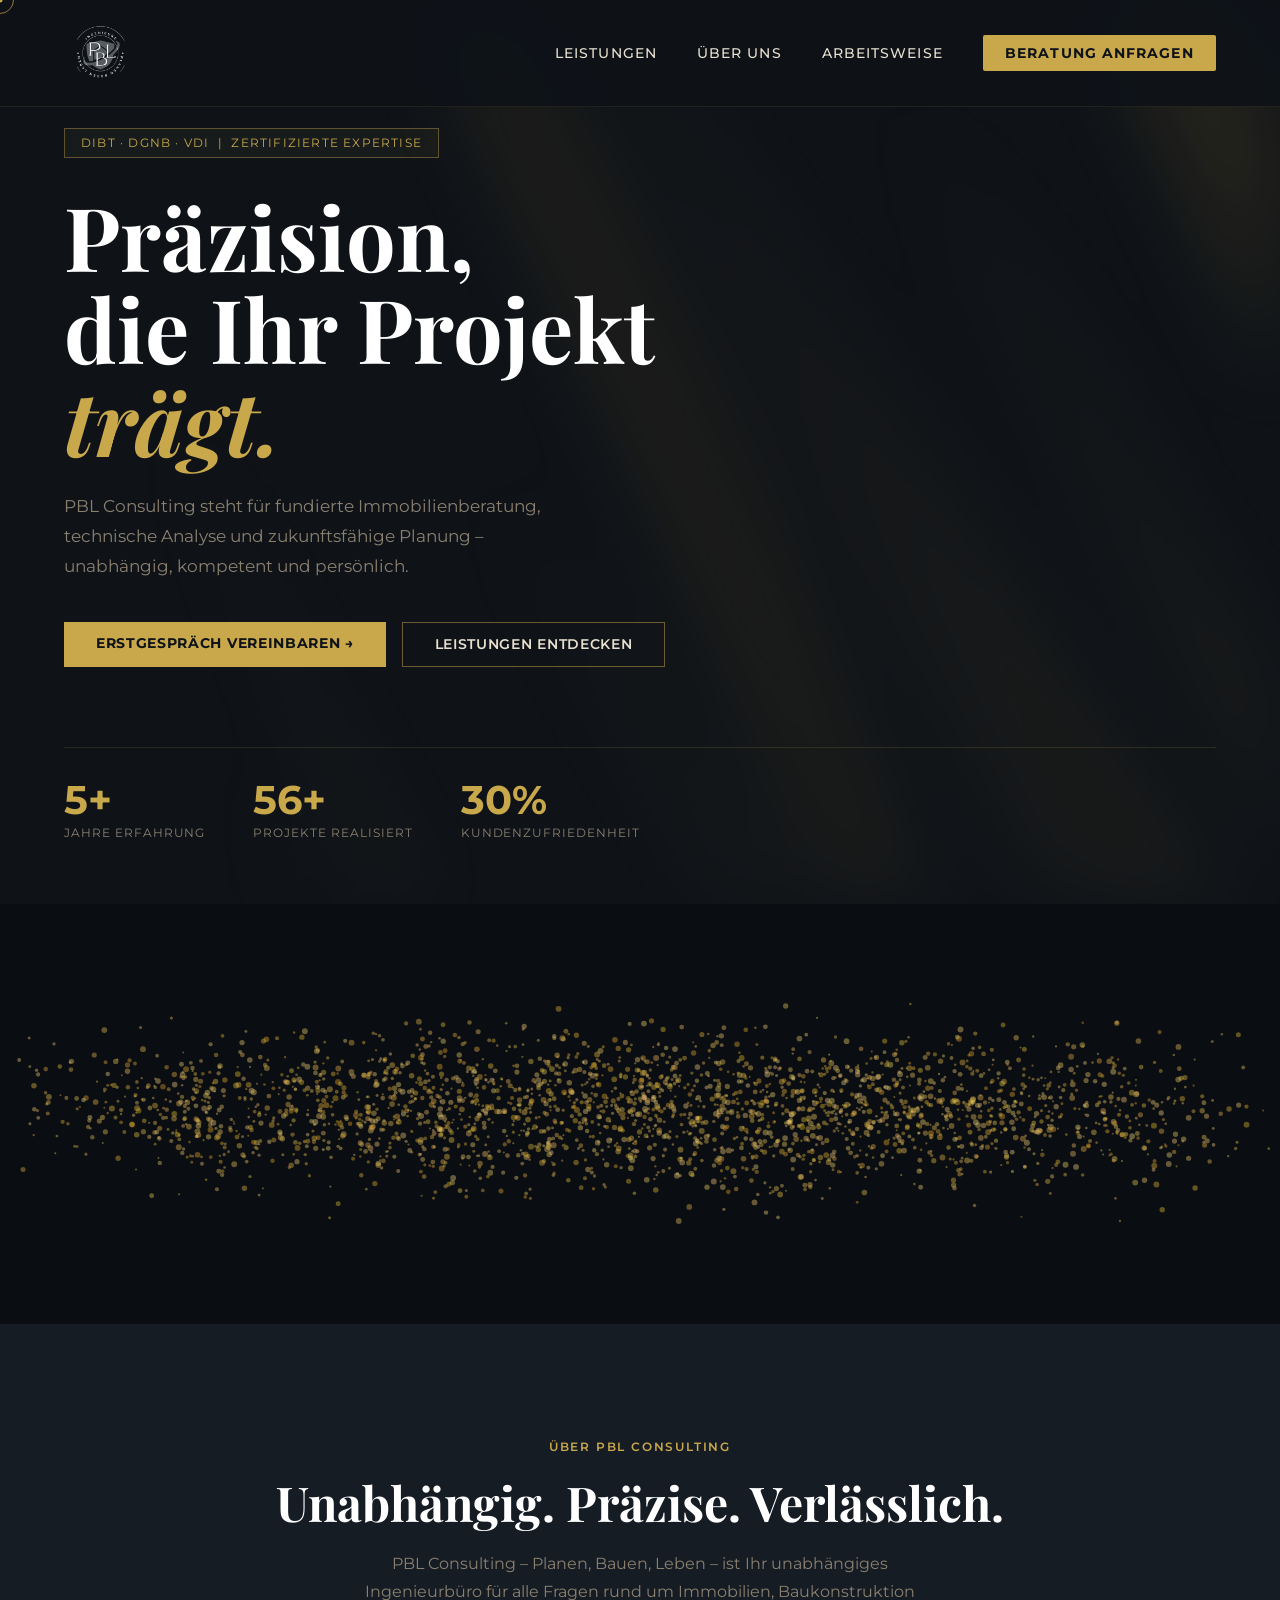
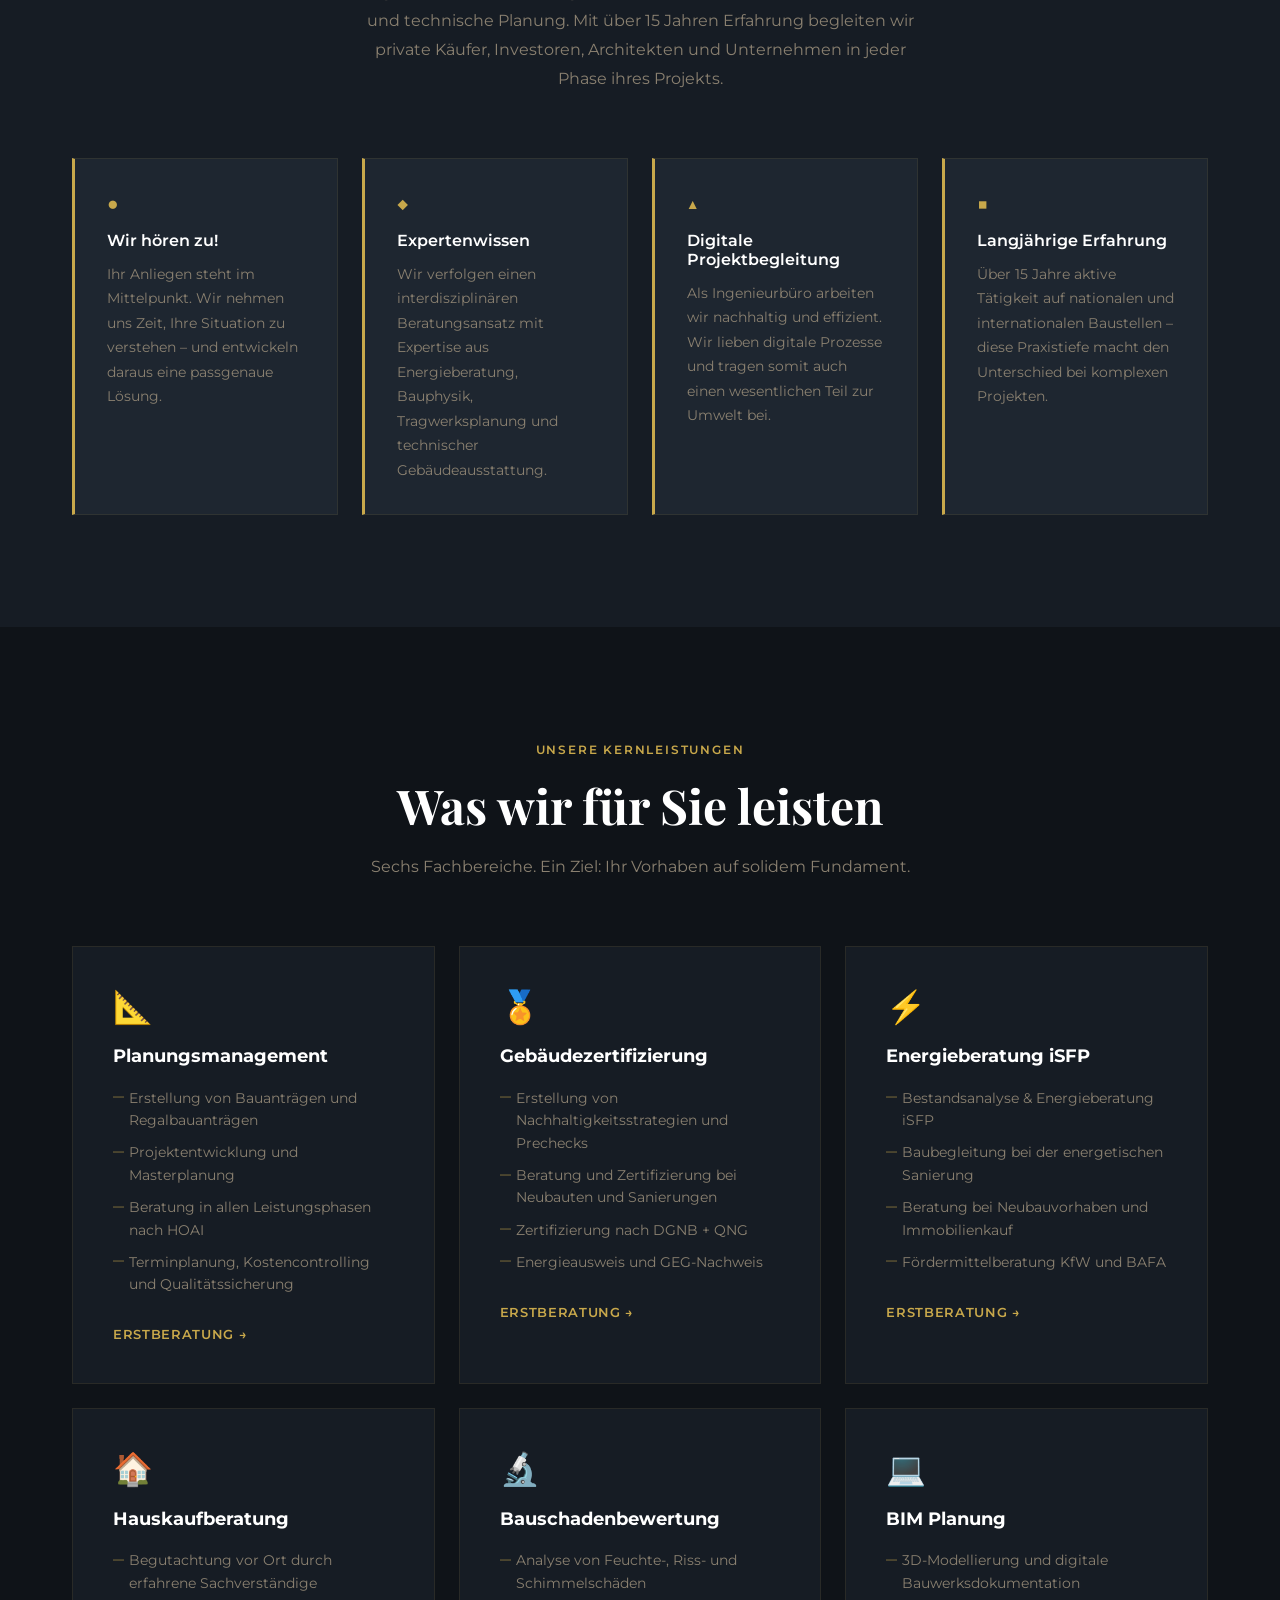
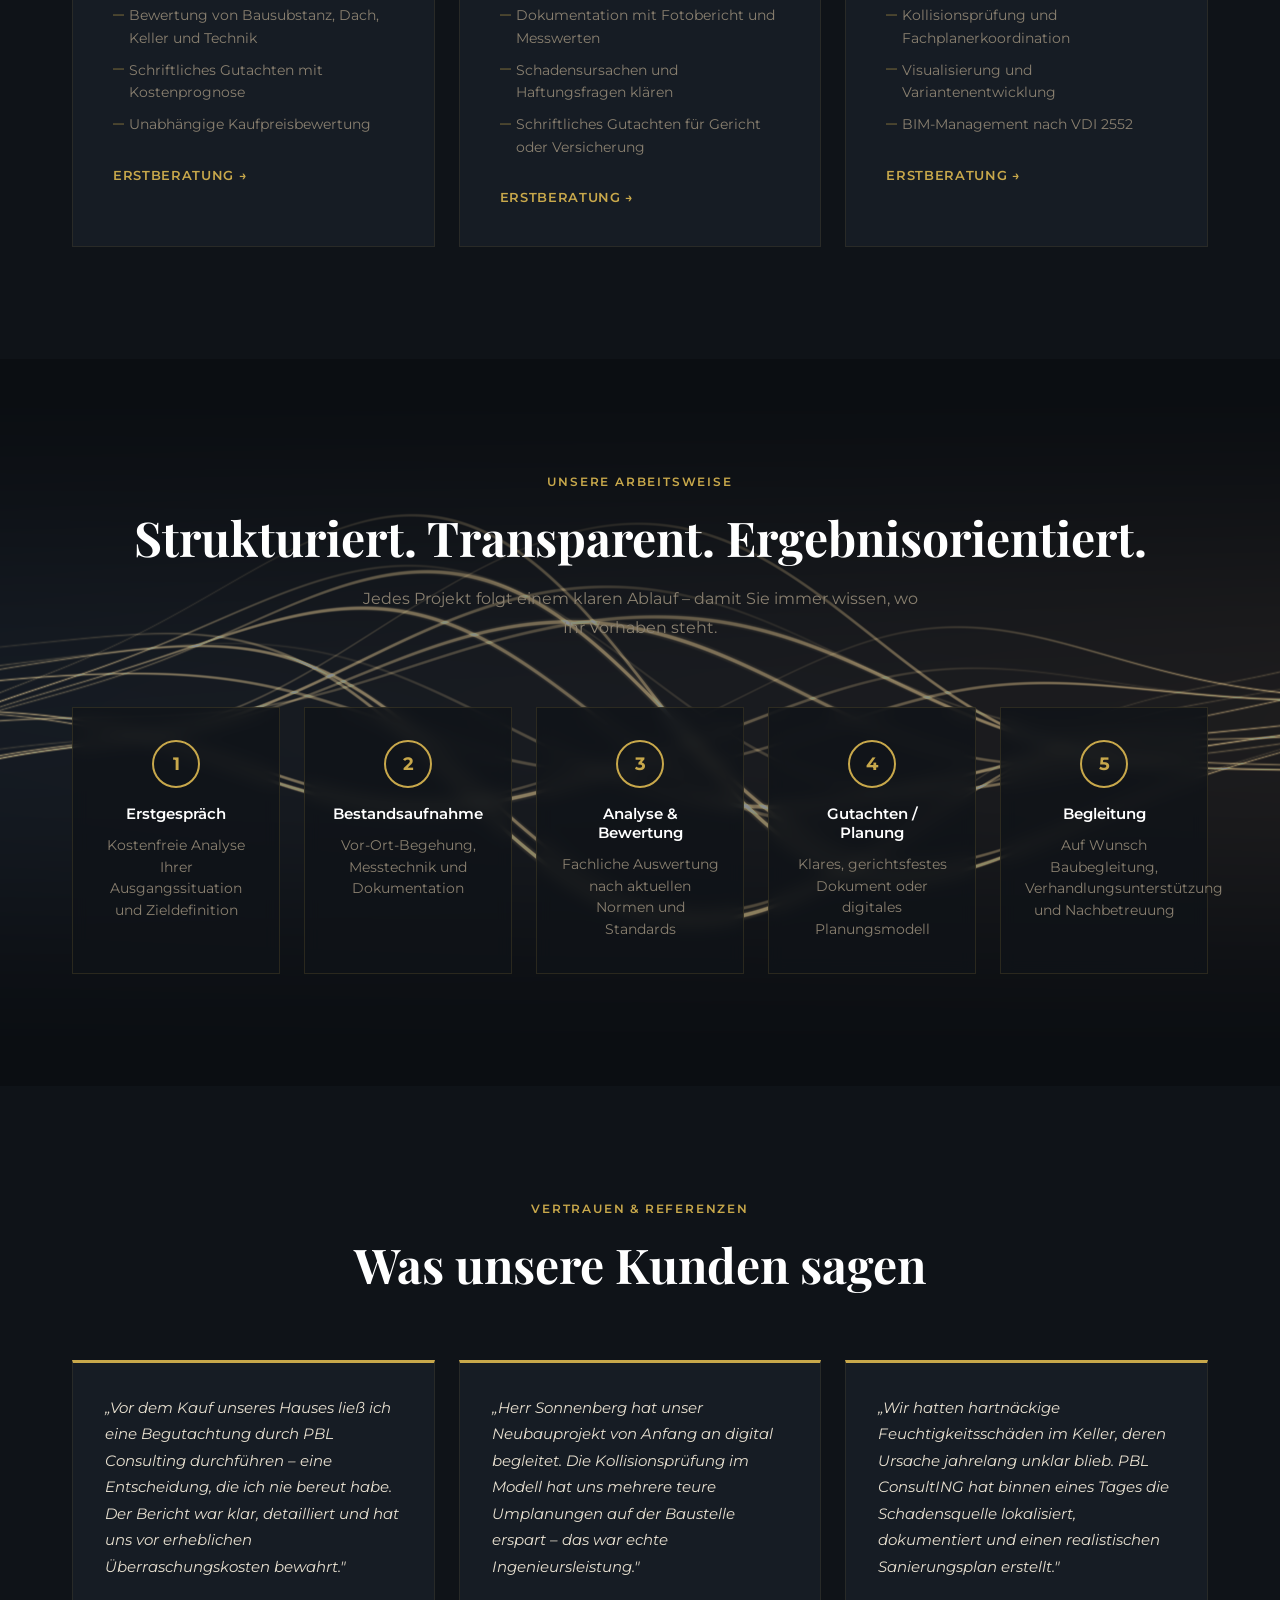
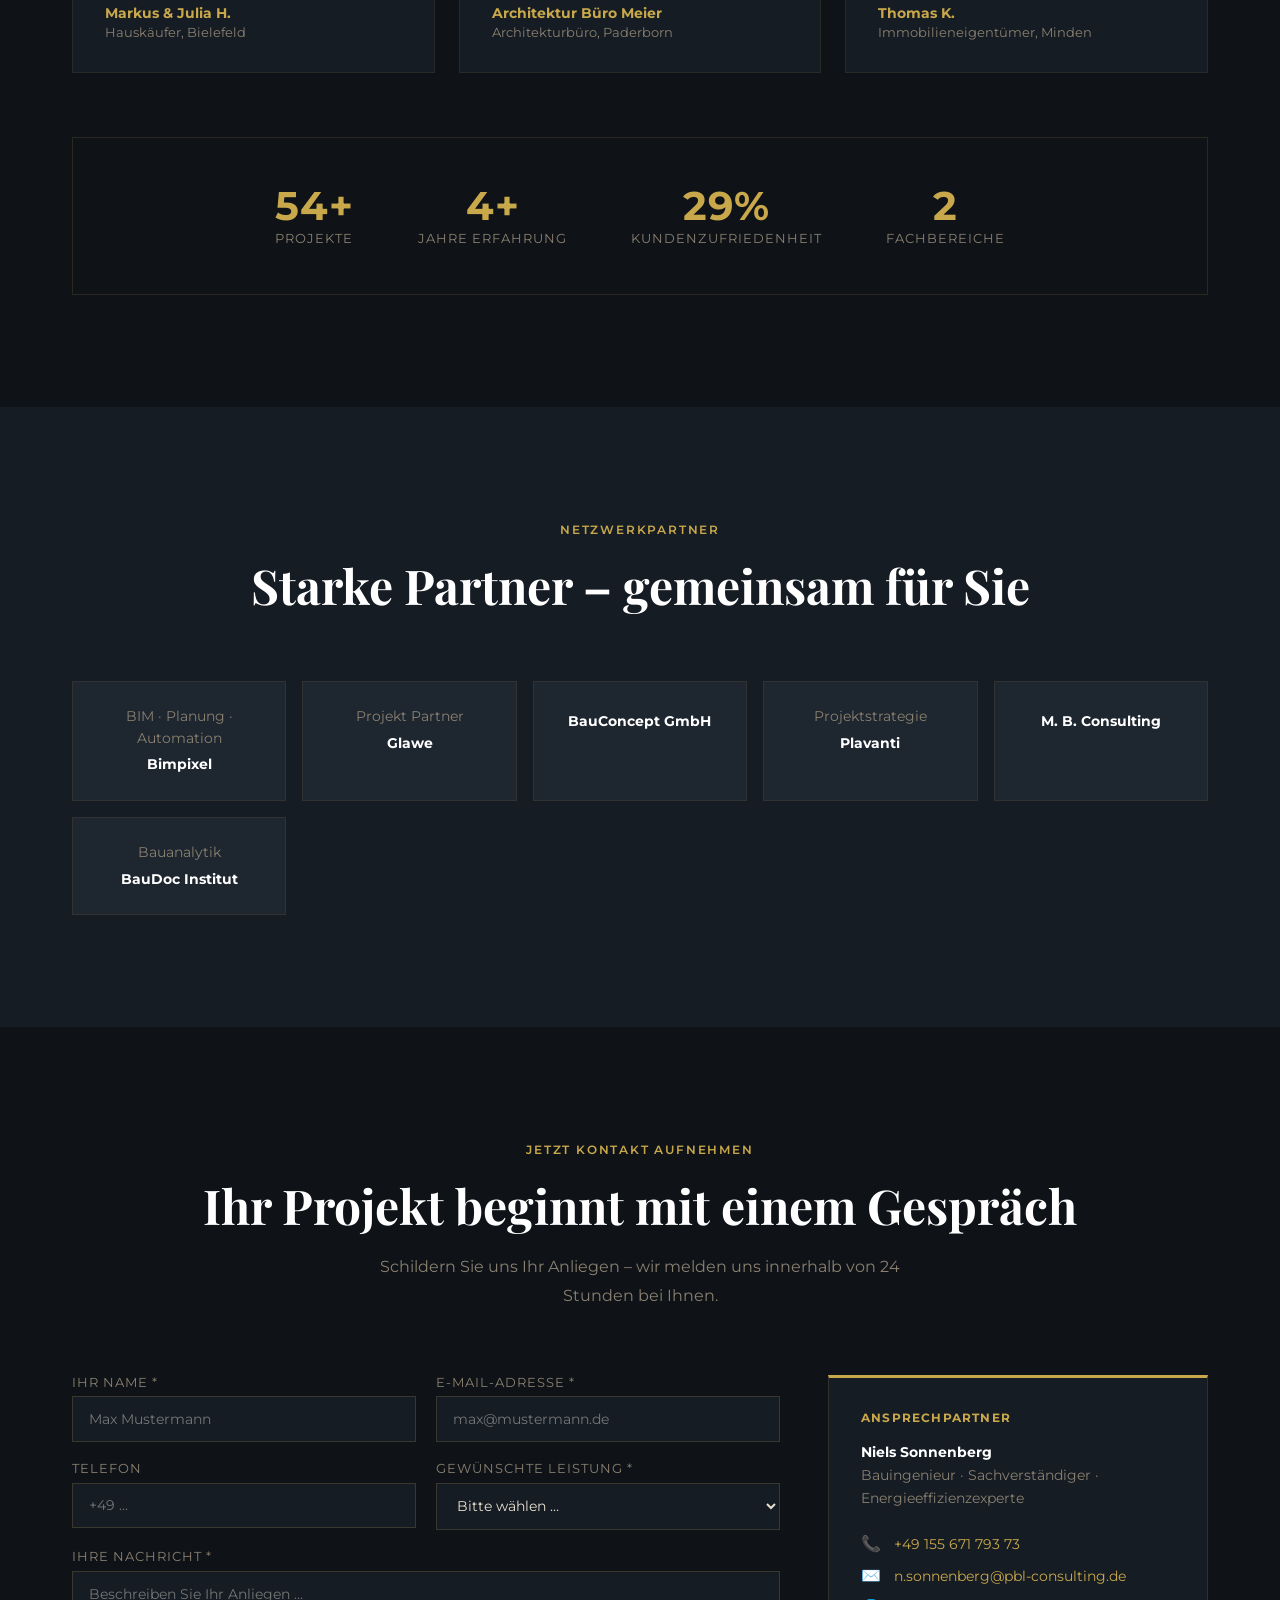
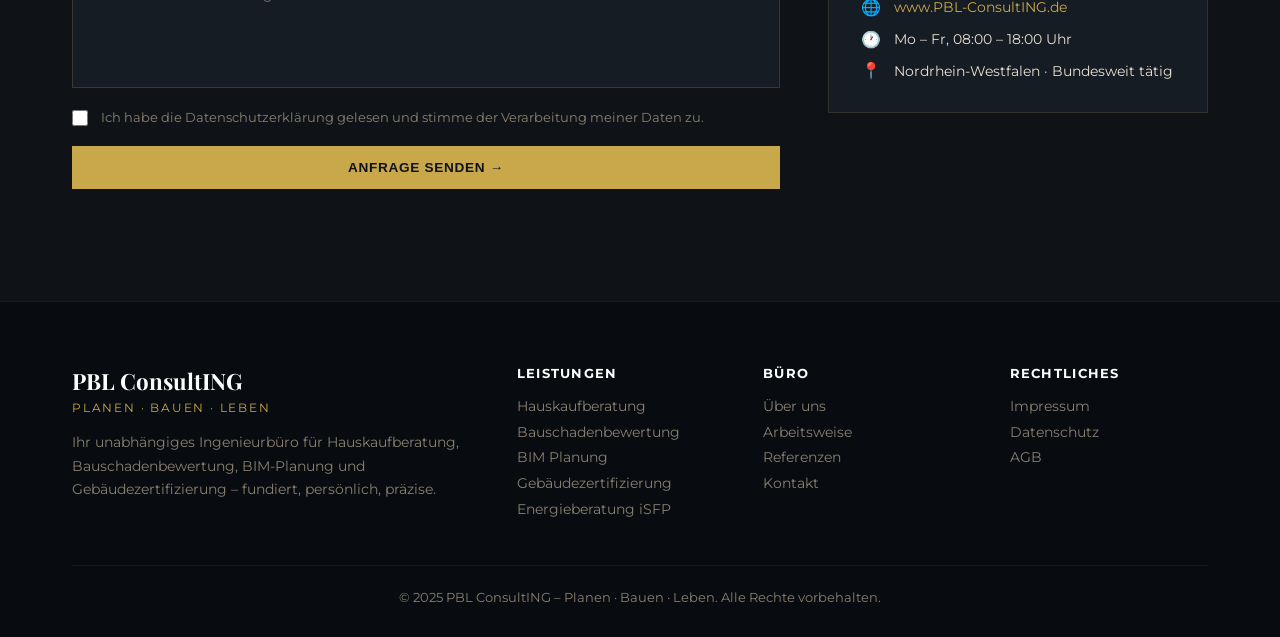
==== index.html @ 24511b60 "Add files via upload" ====
<!DOCTYPE html>
<html lang="de">
<head>
  <meta charset="UTF-8">
  <meta name="viewport" content="width=device-width, initial-scale=1.0">
  <title>PBL ConsultING – Hauskaufberatung, Bauschadenbewertung, BIM & Gebäudezertifizierung</title>
  <meta name="description" content="PBL ConsultING – Ihr unabhängiges Ingenieurbüro für Hauskaufberatung, Bauschadenbewertung, BIM-Planung und Gebäudezertifizierung in NRW und bundesweit.">
  <link rel="stylesheet" href="style.css">
  <link rel="preconnect" href="https://fonts.googleapis.com">
  <link rel="preconnect" href="https://fonts.gstatic.com" crossorigin>
  <link href="https://fonts.googleapis.com/css2?family=Montserrat:wght@400;500;600;700&family=Playfair+Display:ital,wght@0,700;1,700&display=swap" rel="stylesheet">
</head>
<body>

  <!-- CURSOR -->
  <div id="cursorGlow"></div>
  <div id="cursorDot"></div>

  <!-- NAV -->
  <nav id="nav">
    <a href="#" class="nav-logo">
      <img src="Bilder/PBL auf schwarz.png" alt="PBL ConsultING Logo" id="navLogo">
    </a>
    <div class="nav-links">
      <a href="#leistungen">Leistungen</a>
      <a href="#ueber-uns">Über uns</a>
      <a href="#prozess">Arbeitsweise</a>
      <a href="#kontakt" class="nav-cta">Beratung anfragen</a>
    </div>
    <button class="nav-burger" onclick="toggleMenu()" aria-label="Menü">
      <span></span><span></span><span></span>
    </button>
  </nav>

  <!-- MOBILE MENU -->
  <div id="mobileMenu">
    <button class="close-btn" onclick="toggleMenu()">✕</button>
    <a href="#leistungen" onclick="toggleMenu()">Leistungen</a>
    <a href="#ueber-uns" onclick="toggleMenu()">Über uns</a>
    <a href="#prozess" onclick="toggleMenu()">Arbeitsweise</a>
    <a href="#kontakt" onclick="toggleMenu()">Beratung anfragen</a>
  </div>

  <!-- HERO -->
  <section id="hero">
    <canvas id="heroCanvas"></canvas>
    <div class="hero-content reveal">
      <span class="hero-badge">DIBt · DGNB · VDI &nbsp;|&nbsp; Zertifizierte Expertise</span>
      <h1>Präzision,<br>die Ihr Projekt<br><em>trägt.</em></h1>
      <p>PBL Consulting steht für fundierte Immobilienberatung, technische Analyse und zukunftsfähige Planung – unabhängig, kompetent und persönlich.</p>
      <div class="hero-btns">
        <a href="#kontakt" class="btn-primary">Erstgespräch vereinbaren →</a>
        <a href="#leistungen" class="btn-outline">Leistungen entdecken</a>
      </div>
    </div>
    <div class="hero-stats reveal">
      <div class="stat"><span class="stat-num">15+</span><span class="stat-label">Jahre Erfahrung</span></div>
      <div class="stat"><span class="stat-num">180+</span><span class="stat-label">Projekte realisiert</span></div>
      <div class="stat"><span class="stat-num">98%</span><span class="stat-label">Kundenzufriedenheit</span></div>
    </div>
  </section>

  <!-- PARTIKEL-TEXT -->
  <section id="partikel-section">
    <canvas id="partikelCanvas"></canvas>
  </section>

  <!-- ÜBER UNS -->
  <section id="ueber-uns">
    <div class="container">
      <div class="section-header reveal">
        <span class="section-tag">Über PBL Consulting</span>
        <h2>Unabhängig. Präzise. Verlässlich.</h2>
        <p>PBL Consulting – Planen, Bauen, Leben – ist Ihr unabhängiges Ingenieurbüro für alle Fragen rund um Immobilien, Baukonstruktion und technische Planung. Mit über 15 Jahren Erfahrung begleiten wir private Käufer, Investoren, Architekten und Unternehmen in jeder Phase ihres Projekts.</p>
      </div>
      <div class="about-grid">
        <div class="about-card reveal"><div class="about-icon">●</div><h3>Wir hören zu!</h3><p>Ihr Anliegen steht im Mittelpunkt. Wir nehmen uns Zeit, Ihre Situation zu verstehen – und entwickeln daraus eine passgenaue Lösung.</p></div>
        <div class="about-card reveal"><div class="about-icon">◆</div><h3>Expertenwissen</h3><p>Wir verfolgen einen interdisziplinären Beratungsansatz mit Expertise aus Energieberatung, Bauphysik, Tragwerksplanung und technischer Gebäudeausstattung.</p></div>
        <div class="about-card reveal"><div class="about-icon">▲</div><h3>Digitale Projektbegleitung</h3><p>Als Ingenieurbüro arbeiten wir nachhaltig und effizient. Wir lieben digitale Prozesse und tragen somit auch einen wesentlichen Teil zur Umwelt bei.</p></div>
        <div class="about-card reveal"><div class="about-icon">■</div><h3>Langjährige Erfahrung</h3><p>Über 15 Jahre aktive Tätigkeit auf nationalen und internationalen Baustellen – diese Praxistiefe macht den Unterschied bei komplexen Projekten.</p></div>
      </div>
    </div>
  </section>

  <!-- LEISTUNGEN -->
  <section id="leistungen">
    <div class="container">
      <div class="section-header reveal">
        <span class="section-tag">Unsere Kernleistungen</span>
        <h2>Was wir für Sie leisten</h2>
        <p>Sechs Fachbereiche. Ein Ziel: Ihr Vorhaben auf solidem Fundament.</p>
      </div>
      <div class="leistungen-grid">
        <div class="leistung-card reveal" id="card-planungsmanagement">
          <div class="card-icon">📐</div>
          <h3>Planungsmanagement</h3>
          <ul>
            <li>Erstellung von Bauanträgen und Regalbauanträgen</li>
            <li>Projektentwicklung und Masterplanung</li>
            <li>Beratung in allen Leistungsphasen nach HOAI</li>
            <li>Terminplanung, Kostencontrolling und Qualitätssicherung</li>
          </ul>
          <a href="#kontakt" class="card-link">Erstberatung →</a>
        </div>
        <div class="leistung-card reveal" id="card-gebaeudezertefizierung">
          <div class="card-icon">🏅</div>
          <h3>Gebäudezertifizierung</h3>
          <ul>
            <li>Erstellung von Nachhaltigkeitsstrategien und Prechecks</li>
            <li>Beratung und Zertifizierung bei Neubauten und Sanierungen</li>
            <li>Zertifizierung nach DGNB + QNG</li>
            <li>Energieausweis und GEG-Nachweis</li>
          </ul>
          <a href="#kontakt" class="card-link">Erstberatung →</a>
        </div>
        <div class="leistung-card reveal" id="card-energieberatung">
          <div class="card-icon">⚡</div>
          <h3>Energieberatung iSFP</h3>
          <ul>
            <li>Bestandsanalyse & Energieberatung iSFP</li>
            <li>Baubegleitung bei der energetischen Sanierung</li>
            <li>Beratung bei Neubauvorhaben und Immobilienkauf</li>
            <li>Fördermittelberatung KfW und BAFA</li>
          </ul>
          <a href="#kontakt" class="card-link">Erstberatung →</a>
        </div>
        <div class="leistung-card reveal" id="card-hauskaufberatung">
          <div class="card-icon">🏠</div>
          <h3>Hauskaufberatung</h3>
          <ul>
            <li>Begutachtung vor Ort durch erfahrene Sachverständige</li>
            <li>Bewertung von Bausubstanz, Dach, Keller und Technik</li>
            <li>Schriftliches Gutachten mit Kostenprognose</li>
            <li>Unabhängige Kaufpreisbewertung</li>
          </ul>
          <a href="#kontakt" class="card-link">Erstberatung →</a>
        </div>
        <div class="leistung-card reveal" id="card-bauschadenbewertung">
          <div class="card-icon">🔬</div>
          <h3>Bauschadenbewertung</h3>
          <ul>
            <li>Analyse von Feuchte-, Riss- und Schimmelschäden</li>
            <li>Dokumentation mit Fotobericht und Messwerten</li>
            <li>Schadensursachen und Haftungsfragen klären</li>
            <li>Schriftliches Gutachten für Gericht oder Versicherung</li>
          </ul>
          <a href="#kontakt" class="card-link">Erstberatung →</a>
        </div>
        <div class="leistung-card reveal" id="card-bim">
          <div class="card-icon">💻</div>
          <h3>BIM Planung</h3>
          <ul>
            <li>3D-Modellierung und digitale Bauwerksdokumentation</li>
            <li>Kollisionsprüfung und Fachplanerkoordination</li>
            <li>Visualisierung und Variantenentwicklung</li>
            <li>BIM-Management nach VDI 2552</li>
          </ul>
          <a href="#kontakt" class="card-link">Erstberatung →</a>
        </div>
      </div>
    </div>
  </section>

  <!-- PROZESS -->
  <section id="prozess">
    <canvas id="shaderCanvas"></canvas>
    <div class="container" style="position:relative;z-index:1;">
      <div class="section-header reveal">
        <span class="section-tag">Unsere Arbeitsweise</span>
        <h2>Strukturiert. Transparent. Ergebnisorientiert.</h2>
        <p>Jedes Projekt folgt einem klaren Ablauf – damit Sie immer wissen, wo Ihr Vorhaben steht.</p>
      </div>
      <div class="prozess-steps">
        <div class="prozess-step reveal"><div class="step-num">1</div><h3>Erstgespräch</h3><p>Kostenfreie Analyse Ihrer Ausgangssituation und Zieldefinition</p></div>
        <div class="prozess-step reveal"><div class="step-num">2</div><h3>Bestandsaufnahme</h3><p>Vor-Ort-Begehung, Messtechnik und Dokumentation</p></div>
        <div class="prozess-step reveal"><div class="step-num">3</div><h3>Analyse & Bewertung</h3><p>Fachliche Auswertung nach aktuellen Normen und Standards</p></div>
        <div class="prozess-step reveal"><div class="step-num">4</div><h3>Gutachten / Planung</h3><p>Klares, gerichtsfestes Dokument oder digitales Planungsmodell</p></div>
        <div class="prozess-step reveal"><div class="step-num">5</div><h3>Begleitung</h3><p>Auf Wunsch Baubegleitung, Verhandlungsunterstützung und Nachbetreuung</p></div>
      </div>
    </div>
  </section>

  <!-- REFERENZEN -->
  <section id="referenzen">
    <div class="container">
      <div class="section-header reveal">
        <span class="section-tag">Vertrauen & Referenzen</span>
        <h2>Was unsere Kunden sagen</h2>
      </div>
      <div class="testimonials-grid">
        <div class="testimonial-card reveal">
          <p class="quote">„Vor dem Kauf unseres Hauses ließ ich eine Begutachtung durch PBL Consulting durchführen – eine Entscheidung, die ich nie bereut habe. Der Bericht war klar, detailliert und hat uns vor erheblichen Überraschungskosten bewahrt."</p>
          <div class="testimonial-author"><strong>Markus & Julia H.</strong><span>Hauskäufer, Bielefeld</span></div>
        </div>
        <div class="testimonial-card reveal">
          <p class="quote">„Herr Sonnenberg hat unser Neubauprojekt von Anfang an digital begleitet. Die Kollisionsprüfung im Modell hat uns mehrere teure Umplanungen auf der Baustelle erspart – das war echte Ingenieursleistung."</p>
          <div class="testimonial-author"><strong>Architektur Büro Meier</strong><span>Architekturbüro, Paderborn</span></div>
        </div>
        <div class="testimonial-card reveal">
          <p class="quote">„Wir hatten hartnäckige Feuchtigkeitsschäden im Keller, deren Ursache jahrelang unklar blieb. PBL ConsultING hat binnen eines Tages die Schadensquelle lokalisiert, dokumentiert und einen realistischen Sanierungsplan erstellt."</p>
          <div class="testimonial-author"><strong>Thomas K.</strong><span>Immobilieneigentümer, Minden</span></div>
        </div>
      </div>
      <div class="trust-stats reveal">
        <div class="trust-stat"><span>180+</span>Projekte</div>
        <div class="trust-stat"><span>15+</span>Jahre Erfahrung</div>
        <div class="trust-stat"><span>98%</span>Kundenzufriedenheit</div>
        <div class="trust-stat"><span>6</span>Fachbereiche</div>
      </div>
    </div>
  </section>

  <!-- PARTNER -->
  <section id="partner">
    <div class="container">
      <div class="section-header reveal">
        <span class="section-tag">Netzwerkpartner</span>
        <h2>Starke Partner – gemeinsam für Sie</h2>
      </div>
      <div class="partner-grid reveal">
        <div class="partner-card">BIM · Planung · Automation<br><strong>Bimpixel</strong></div>
        <div class="partner-card">Projekt Partner<br><strong>Glawe</strong></div>
        <div class="partner-card"><strong>BauConcept GmbH</strong></div>
        <div class="partner-card">Projektstrategie<br><strong>Plavanti</strong></div>
        <div class="partner-card"><strong>M. B. Consulting</strong></div>
        <div class="partner-card">Bauanalytik<br><strong>BauDoc Institut</strong></div>
      </div>
    </div>
  </section>

  <!-- KONTAKT -->
  <section id="kontakt">
    <div class="container">
      <div class="section-header reveal">
        <span class="section-tag">Jetzt Kontakt aufnehmen</span>
        <h2>Ihr Projekt beginnt mit einem Gespräch</h2>
        <p>Schildern Sie uns Ihr Anliegen – wir melden uns innerhalb von 24 Stunden bei Ihnen.</p>
      </div>
      <div class="kontakt-grid">
        <form class="kontakt-form reveal" onsubmit="handleSubmit(event)">
          <div class="form-row">
            <div class="form-group">
              <label>Ihr Name *</label>
              <input type="text" required placeholder="Max Mustermann">
            </div>
            <div class="form-group">
              <label>E-Mail-Adresse *</label>
              <input type="email" required placeholder="max@mustermann.de">
            </div>
          </div>
          <div class="form-row">
            <div class="form-group">
              <label>Telefon</label>
              <input type="tel" placeholder="+49 ...">
            </div>
            <div class="form-group">
              <label>Gewünschte Leistung *</label>
              <select required>
                <option value="">Bitte wählen …</option>
                <option>Hauskaufberatung</option>
                <option>Bauschadenbewertung</option>
                <option>BIM Planung</option>
                <option>Gebäudezertifizierung</option>
                <option>Energieberatung iSFP</option>
                <option>Planungsmanagement</option>
                <option>Allgemeine Anfrage</option>
              </select>
            </div>
          </div>
          <div class="form-group">
            <label>Ihre Nachricht *</label>
            <textarea rows="5" required placeholder="Beschreiben Sie Ihr Anliegen …"></textarea>
          </div>
          <div class="form-check">
            <input type="checkbox" id="dsgvo" required>
            <label for="dsgvo">Ich habe die Datenschutzerklärung gelesen und stimme der Verarbeitung meiner Daten zu.</label>
          </div>
          <button type="submit" class="btn-primary">Anfrage senden →</button>
          <div id="form-success" style="display:none;" class="form-success">✓ Vielen Dank! Wir melden uns schnellstmöglich bei Ihnen.</div>
        </form>
        <div class="kontakt-info reveal">
          <div class="info-card">
            <h3>Ansprechpartner</h3>
            <p><strong>Niels Sonnenberg</strong><br>Bauingenieur · Sachverständiger · Energieeffizienzexperte</p>
            <div class="info-items">
              <div class="info-item"><span>📞</span><a href="tel:+4915567179373">+49 155 671 793 73</a></div>
              <div class="info-item"><span>✉️</span><a href="mailto:n.sonnenberg@pbl-consulting.de">n.sonnenberg@pbl-consulting.de</a></div>
              <div class="info-item"><span>🌐</span><a href="https://www.PBL-ConsultING.de">www.PBL-ConsultING.de</a></div>
              <div class="info-item"><span>🕐</span><span>Mo – Fr, 08:00 – 18:00 Uhr</span></div>
              <div class="info-item"><span>📍</span><span>Nordrhein-Westfalen · Bundesweit tätig</span></div>
            </div>
          </div>
        </div>
      </div>
    </div>
  </section>

  <!-- FOOTER -->
  <footer>
    <div class="container">
      <div class="footer-grid">
        <div class="footer-brand">
          <p class="footer-logo-text">PBL ConsultING</p>
          <p class="footer-tagline">Planen · Bauen · Leben</p>
          <p>Ihr unabhängiges Ingenieurbüro für Hauskaufberatung, Bauschadenbewertung, BIM-Planung und Gebäudezertifizierung – fundiert, persönlich, präzise.</p>
        </div>
        <div class="footer-col">
          <h4>Leistungen</h4>
          <a href="#hauskaufberatung">Hauskaufberatung</a>
          <a href="#bauschadenbewertung">Bauschadenbewertung</a>
          <a href="#bim">BIM Planung</a>
          <a href="#gebaeudezertefizierung">Gebäudezertifizierung</a>
          <a href="#energieberatung">Energieberatung iSFP</a>
        </div>
        <div class="footer-col">
          <h4>Büro</h4>
          <a href="#ueber-uns">Über uns</a>
          <a href="#prozess">Arbeitsweise</a>
          <a href="#referenzen">Referenzen</a>
          <a href="#kontakt">Kontakt</a>
        </div>
        <div class="footer-col">
          <h4>Rechtliches</h4>
          <a href="#">Impressum</a>
          <a href="#">Datenschutz</a>
          <a href="#">AGB</a>
        </div>
      </div>
      <div class="footer-bottom">
        <p>© 2025 PBL ConsultING – Planen · Bauen · Leben. Alle Rechte vorbehalten.</p>
      </div>
    </div>
  </footer>

  <script src="animations.js"></script>
  <script src="main.js"></script>
</body>
</html>
---- style.css ----
/* ============================================
   PBL ConsultING – style.css
   ============================================ */

*, *::before, *::after { box-sizing: border-box; margin: 0; padding: 0; }

:root {
  --gold: #c8a84b;
  --gold-light: #e8c97a;
  --gold-dark: #a8882b;
  --dark: #0f1318;
  --dark-2: #161c24;
  --dark-3: #1e2630;
  --text: #e8e0d0;
  --text-muted: #8a8070;
  --white: #ffffff;
  --font: 'Montserrat', sans-serif;
  --serif: 'Playfair Display', serif;
}

html { scroll-behavior: smooth; }

body {
  font-family: var(--font);
  background: var(--dark);
  color: var(--text);
  overflow-x: hidden;
  cursor: none;
}

/* CURSOR */
#cursorGlow {
  position: fixed; width: 28px; height: 28px;
  border: 1.5px solid rgba(200,168,75,0.7);
  border-radius: 50%; pointer-events: none;
  transform: translate(-50%,-50%); z-index: 9999;
  transition: width .2s, height .2s, border-color .2s;
}
#cursorDot {
  position: fixed; width: 5px; height: 5px;
  background: var(--gold); border-radius: 50%;
  pointer-events: none; transform: translate(-50%,-50%);
  z-index: 10000;
}

/* NAV */
nav {
  position: fixed; top: 0; left: 0; right: 0; z-index: 100;
  display: flex; align-items: center; justify-content: space-between;
  padding: 1rem 4rem;
  background: rgba(15,19,24,0.92);
  backdrop-filter: blur(12px);
  border-bottom: 1px solid rgba(200,168,75,0.1);
  transition: padding .3s, background .3s;
}
nav.scrolled { padding: .6rem 4rem; background: rgba(15,19,24,0.98); }
.nav-logo img { height: 70px; width: auto; }
.nav-links { display: flex; align-items: center; gap: 2.5rem; }
.nav-links a {
  color: var(--text); text-decoration: none;
  font-size: .85rem; font-weight: 500; letter-spacing: .08em;
  text-transform: uppercase; transition: color .2s;
}
.nav-links a:hover { color: var(--gold); }
.nav-cta {
  background: var(--gold) !important; color: var(--dark) !important;
  padding: .6rem 1.4rem; border-radius: 2px;
  font-weight: 700 !important;
}
.nav-cta:hover { background: var(--gold-light) !important; color: var(--dark) !important; }
.nav-burger { display: none; flex-direction: column; gap: 5px; background: none; border: none; cursor: pointer; }
.nav-burger span { display: block; width: 24px; height: 2px; background: var(--text); }

/* MOBILE MENU */
#mobileMenu {
  position: fixed; inset: 0; background: var(--dark-2); z-index: 200;
  display: flex; flex-direction: column; align-items: center; justify-content: center;
  gap: 2rem; transform: translateX(100%); transition: transform .3s;
}
#mobileMenu.open { transform: translateX(0); }
#mobileMenu a { font-size: 1.5rem; color: var(--text); text-decoration: none; }
#mobileMenu a:hover { color: var(--gold); }
.close-btn { position: absolute; top: 2rem; right: 2rem; background: none; border: none; color: var(--text); font-size: 1.5rem; cursor: pointer; }

/* HERO */
#hero {
  position: relative; min-height: 100vh;
  display: flex; flex-direction: column; justify-content: center;
  padding: 8rem 4rem 4rem; overflow: hidden;
}
#heroCanvas {
  position: absolute; inset: 0; width: 100%; height: 100%;
  pointer-events: none; filter: blur(40px); z-index: 0;
}
.hero-content { position: relative; z-index: 1; max-width: 650px; }
.hero-badge {
  display: inline-block; padding: .4rem 1rem;
  border: 1px solid rgba(200,168,75,0.4);
  color: var(--gold); font-size: .75rem; letter-spacing: .1em;
  text-transform: uppercase; margin-bottom: 2rem;
  background: rgba(200,168,75,0.05);
}
.hero-content h1 {
  font-family: var(--serif); font-size: clamp(3rem, 7vw, 5.5rem);
  line-height: 1.05; font-weight: 700; color: var(--white);
  margin-bottom: 1.5rem;
}
.hero-content h1 em { color: var(--gold); font-style: italic; }
.hero-content p { font-size: 1.05rem; line-height: 1.8; color: var(--text-muted); margin-bottom: 2.5rem; max-width: 520px; }
.hero-btns { display: flex; gap: 1rem; flex-wrap: wrap; }
.hero-stats {
  position: relative; z-index: 1;
  display: flex; gap: 3rem; margin-top: 5rem;
  padding-top: 2rem; border-top: 1px solid rgba(200,168,75,0.15);
}
.stat { display: flex; flex-direction: column; }
.stat-num { font-size: 2.5rem; font-weight: 700; color: var(--gold); line-height: 1; }
.stat-label { font-size: .75rem; color: var(--text-muted); text-transform: uppercase; letter-spacing: .08em; margin-top: .3rem; }

/* PARTIKEL SECTION */
#partikel-section {
  height: 420px; position: relative;
  background: #0a0d11; overflow: hidden;
}
#partikelCanvas { position: absolute; inset: 0; width: 100%; height: 100%; }

/* BUTTONS */
.btn-primary {
  display: inline-block; padding: .85rem 2rem;
  background: var(--gold); color: var(--dark);
  font-weight: 700; font-size: .85rem; letter-spacing: .05em;
  text-transform: uppercase; text-decoration: none; border: none;
  cursor: pointer; transition: background .2s, transform .1s;
}
.btn-primary:hover { background: var(--gold-light); transform: translateY(-1px); }
.btn-outline {
  display: inline-block; padding: .85rem 2rem;
  border: 1px solid rgba(200,168,75,0.5); color: var(--text);
  font-weight: 600; font-size: .85rem; letter-spacing: .05em;
  text-transform: uppercase; text-decoration: none;
  transition: border-color .2s, color .2s;
}
.btn-outline:hover { border-color: var(--gold); color: var(--gold); }

/* CONTAINER */
.container { max-width: 1200px; margin: 0 auto; padding: 0 2rem; }

/* SECTIONS */
section { padding: 7rem 0; }

/* SECTION HEADER */
.section-header { text-align: center; margin-bottom: 4rem; }
.section-tag {
  display: inline-block; color: var(--gold); font-size: .75rem;
  letter-spacing: .15em; text-transform: uppercase;
  margin-bottom: 1rem; font-weight: 600;
}
.section-header h2 {
  font-family: var(--serif); font-size: clamp(2rem, 4vw, 3rem);
  color: var(--white); margin-bottom: 1rem; font-weight: 700;
}
.section-header p { font-size: 1rem; color: var(--text-muted); max-width: 580px; margin: 0 auto; line-height: 1.8; }

/* ÜBER UNS */
#ueber-uns { background: var(--dark-2); }
.about-grid { display: grid; grid-template-columns: repeat(auto-fit, minmax(240px,1fr)); gap: 1.5rem; }
.about-card {
  background: var(--dark-3); padding: 2rem;
  border: 1px solid rgba(200,168,75,0.1);
  border-left: 3px solid var(--gold);
  transition: transform .3s, border-color .3s;
}
.about-card:hover { transform: translateY(-4px); border-color: var(--gold); }
.about-icon { color: var(--gold); font-size: 1.2rem; margin-bottom: 1rem; }
.about-card h3 { color: var(--white); font-size: 1rem; font-weight: 600; margin-bottom: .75rem; }
.about-card p { color: var(--text-muted); font-size: .9rem; line-height: 1.7; }

/* LEISTUNGEN */
#leistungen { background: var(--dark); }
.leistungen-grid { display: grid; grid-template-columns: repeat(auto-fit, minmax(340px,1fr)); gap: 1.5rem; }
.leistung-card {
  background: var(--dark-2); padding: 2.5rem;
  border: 1px solid rgba(200,168,75,0.1);
  transition: transform .3s, border-color .3s, box-shadow .3s;
}
.leistung-card:hover {
  transform: translateY(-5px);
  border-color: rgba(200,168,75,0.4);
  box-shadow: 0 20px 40px rgba(0,0,0,0.3);
}
.card-icon { font-size: 2rem; margin-bottom: 1.2rem; }
.leistung-card h3 { color: var(--white); font-size: 1.1rem; font-weight: 700; margin-bottom: 1rem; }
.leistung-card ul { list-style: none; margin-bottom: 1.5rem; }
.leistung-card ul li {
  color: var(--text-muted); font-size: .88rem; line-height: 1.6;
  padding: .3rem 0; padding-left: 1rem; position: relative;
}
.leistung-card ul li::before { content: '—'; position: absolute; left: 0; color: var(--gold); font-size: .7rem; top: .4rem; }
.card-link { color: var(--gold); font-size: .82rem; font-weight: 600; text-decoration: none; letter-spacing: .05em; text-transform: uppercase; transition: letter-spacing .2s; }
.card-link:hover { letter-spacing: .1em; }

/* PROZESS */
#prozess { background: var(--dark-2); position: relative; overflow: hidden; }
#shaderCanvas { position: absolute; inset: 0; width: 100%; height: 100%; opacity: .5; z-index: 0; }
.prozess-steps { display: grid; grid-template-columns: repeat(auto-fit, minmax(180px,1fr)); gap: 1.5rem; }
.prozess-step {
  background: rgba(15,19,24,0.8); padding: 2rem 1.5rem;
  border: 1px solid rgba(200,168,75,0.15); text-align: center;
  backdrop-filter: blur(8px); transition: transform .3s;
}
.prozess-step:hover { transform: translateY(-4px); }
.step-num {
  width: 48px; height: 48px; border-radius: 50%;
  border: 2px solid var(--gold); color: var(--gold);
  font-size: 1.1rem; font-weight: 700;
  display: flex; align-items: center; justify-content: center;
  margin: 0 auto 1rem;
}
.prozess-step h3 { color: var(--white); font-size: .95rem; font-weight: 600; margin-bottom: .75rem; }
.prozess-step p { color: var(--text-muted); font-size: .85rem; line-height: 1.6; }

/* REFERENZEN */
#referenzen { background: var(--dark); }
.testimonials-grid { display: grid; grid-template-columns: repeat(auto-fit, minmax(300px,1fr)); gap: 1.5rem; margin-bottom: 4rem; }
.testimonial-card {
  background: var(--dark-2); padding: 2rem;
  border: 1px solid rgba(200,168,75,0.1);
  border-top: 3px solid var(--gold);
}
.quote { color: var(--text); font-size: .92rem; line-height: 1.8; margin-bottom: 1.5rem; font-style: italic; }
.testimonial-author { display: flex; flex-direction: column; gap: .2rem; }
.testimonial-author strong { color: var(--gold); font-size: .9rem; }
.testimonial-author span { color: var(--text-muted); font-size: .8rem; }
.trust-stats { display: flex; justify-content: center; gap: 4rem; flex-wrap: wrap; padding: 3rem; border: 1px solid rgba(200,168,75,0.15); }
.trust-stat { text-align: center; display: flex; flex-direction: column; gap: .3rem; }
.trust-stat span { font-size: 2.5rem; font-weight: 700; color: var(--gold); line-height: 1; }
.trust-stat { color: var(--text-muted); font-size: .8rem; text-transform: uppercase; letter-spacing: .08em; }

/* PARTNER */
#partner { background: var(--dark-2); }
.partner-grid { display: grid; grid-template-columns: repeat(auto-fit, minmax(180px,1fr)); gap: 1rem; }
.partner-card {
  background: var(--dark-3); padding: 1.5rem;
  border: 1px solid rgba(200,168,75,0.1);
  text-align: center; font-size: .85rem;
  color: var(--text-muted); line-height: 1.6;
  transition: border-color .2s, transform .2s;
}
.partner-card strong { display: block; color: var(--white); margin-top: .3rem; }
.partner-card:hover { border-color: rgba(200,168,75,0.4); transform: translateY(-3px); }

/* KONTAKT */
#kontakt { background: var(--dark); }
.kontakt-grid { display: grid; grid-template-columns: 1fr 380px; gap: 3rem; align-items: start; }
.kontakt-form { display: flex; flex-direction: column; gap: 1.2rem; }
.form-row { display: grid; grid-template-columns: 1fr 1fr; gap: 1.2rem; }
.form-group { display: flex; flex-direction: column; gap: .4rem; }
.form-group label { font-size: .8rem; color: var(--text-muted); text-transform: uppercase; letter-spacing: .08em; }
.form-group input, .form-group select, .form-group textarea {
  background: var(--dark-2); border: 1px solid rgba(200,168,75,0.2);
  color: var(--text); padding: .8rem 1rem; font-family: var(--font);
  font-size: .9rem; transition: border-color .2s; resize: none;
  border-radius: 0;
}
.form-group input:focus, .form-group select:focus, .form-group textarea:focus {
  outline: none; border-color: var(--gold);
}
.form-group select option { background: var(--dark-2); }
.form-check { display: flex; gap: .8rem; align-items: flex-start; }
.form-check input { width: 16px; height: 16px; margin-top: 2px; accent-color: var(--gold); flex-shrink: 0; }
.form-check label { font-size: .82rem; color: var(--text-muted); line-height: 1.5; }
.form-success { background: rgba(200,168,75,0.1); border: 1px solid rgba(200,168,75,0.3); color: var(--gold); padding: 1rem; font-size: .9rem; }
.info-card {
  background: var(--dark-2); padding: 2rem;
  border: 1px solid rgba(200,168,75,0.15);
  border-top: 3px solid var(--gold);
}
.info-card h3 { color: var(--gold); font-size: .75rem; text-transform: uppercase; letter-spacing: .1em; margin-bottom: 1rem; }
.info-card > p { color: var(--text-muted); font-size: .9rem; line-height: 1.6; margin-bottom: 1.5rem; }
.info-card strong { color: var(--white); }
.info-items { display: flex; flex-direction: column; gap: .8rem; }
.info-item { display: flex; align-items: center; gap: .8rem; font-size: .88rem; }
.info-item span:first-child { font-size: 1rem; width: 20px; }
.info-item a { color: var(--gold); text-decoration: none; }
.info-item a:hover { text-decoration: underline; }

/* FOOTER */
footer { background: #080b0f; padding: 4rem 0 2rem; border-top: 1px solid rgba(200,168,75,0.1); }
.footer-grid { display: grid; grid-template-columns: 2fr 1fr 1fr 1fr; gap: 3rem; margin-bottom: 3rem; }
.footer-logo-text { font-family: var(--serif); font-size: 1.4rem; color: var(--white); font-weight: 700; }
.footer-tagline { color: var(--gold); font-size: .75rem; letter-spacing: .15em; text-transform: uppercase; margin: .3rem 0 1rem; }
.footer-brand p:last-child { color: var(--text-muted); font-size: .85rem; line-height: 1.7; }
.footer-col { display: flex; flex-direction: column; gap: .6rem; }
.footer-col h4 { color: var(--white); font-size: .8rem; text-transform: uppercase; letter-spacing: .1em; margin-bottom: .5rem; }
.footer-col a { color: var(--text-muted); text-decoration: none; font-size: .85rem; transition: color .2s; }
.footer-col a:hover { color: var(--gold); }
.footer-bottom { border-top: 1px solid rgba(255,255,255,0.05); padding-top: 1.5rem; text-align: center; }
.footer-bottom p { color: var(--text-muted); font-size: .8rem; }

/* SCROLL REVEAL */
.reveal { opacity: 0; transform: translateY(30px); transition: opacity .7s ease, transform .7s ease; }
.reveal.visible { opacity: 1; transform: translateY(0); }

/* RESPONSIVE */
@media (max-width: 1024px) {
  nav { padding: 1rem 2rem; }
  nav.scrolled { padding: .6rem 2rem; }
  #hero { padding: 8rem 2rem 4rem; }
  .kontakt-grid { grid-template-columns: 1fr; }
  .footer-grid { grid-template-columns: 1fr 1fr; }
}
@media (max-width: 768px) {
  .nav-links { display: none; }
  .nav-burger { display: flex; }
  .hero-stats { flex-direction: column; gap: 1.5rem; }
  .form-row { grid-template-columns: 1fr; }
  .footer-grid { grid-template-columns: 1fr; }
  .trust-stats { gap: 2rem; }
  .prozess-steps { grid-template-columns: 1fr; }
}
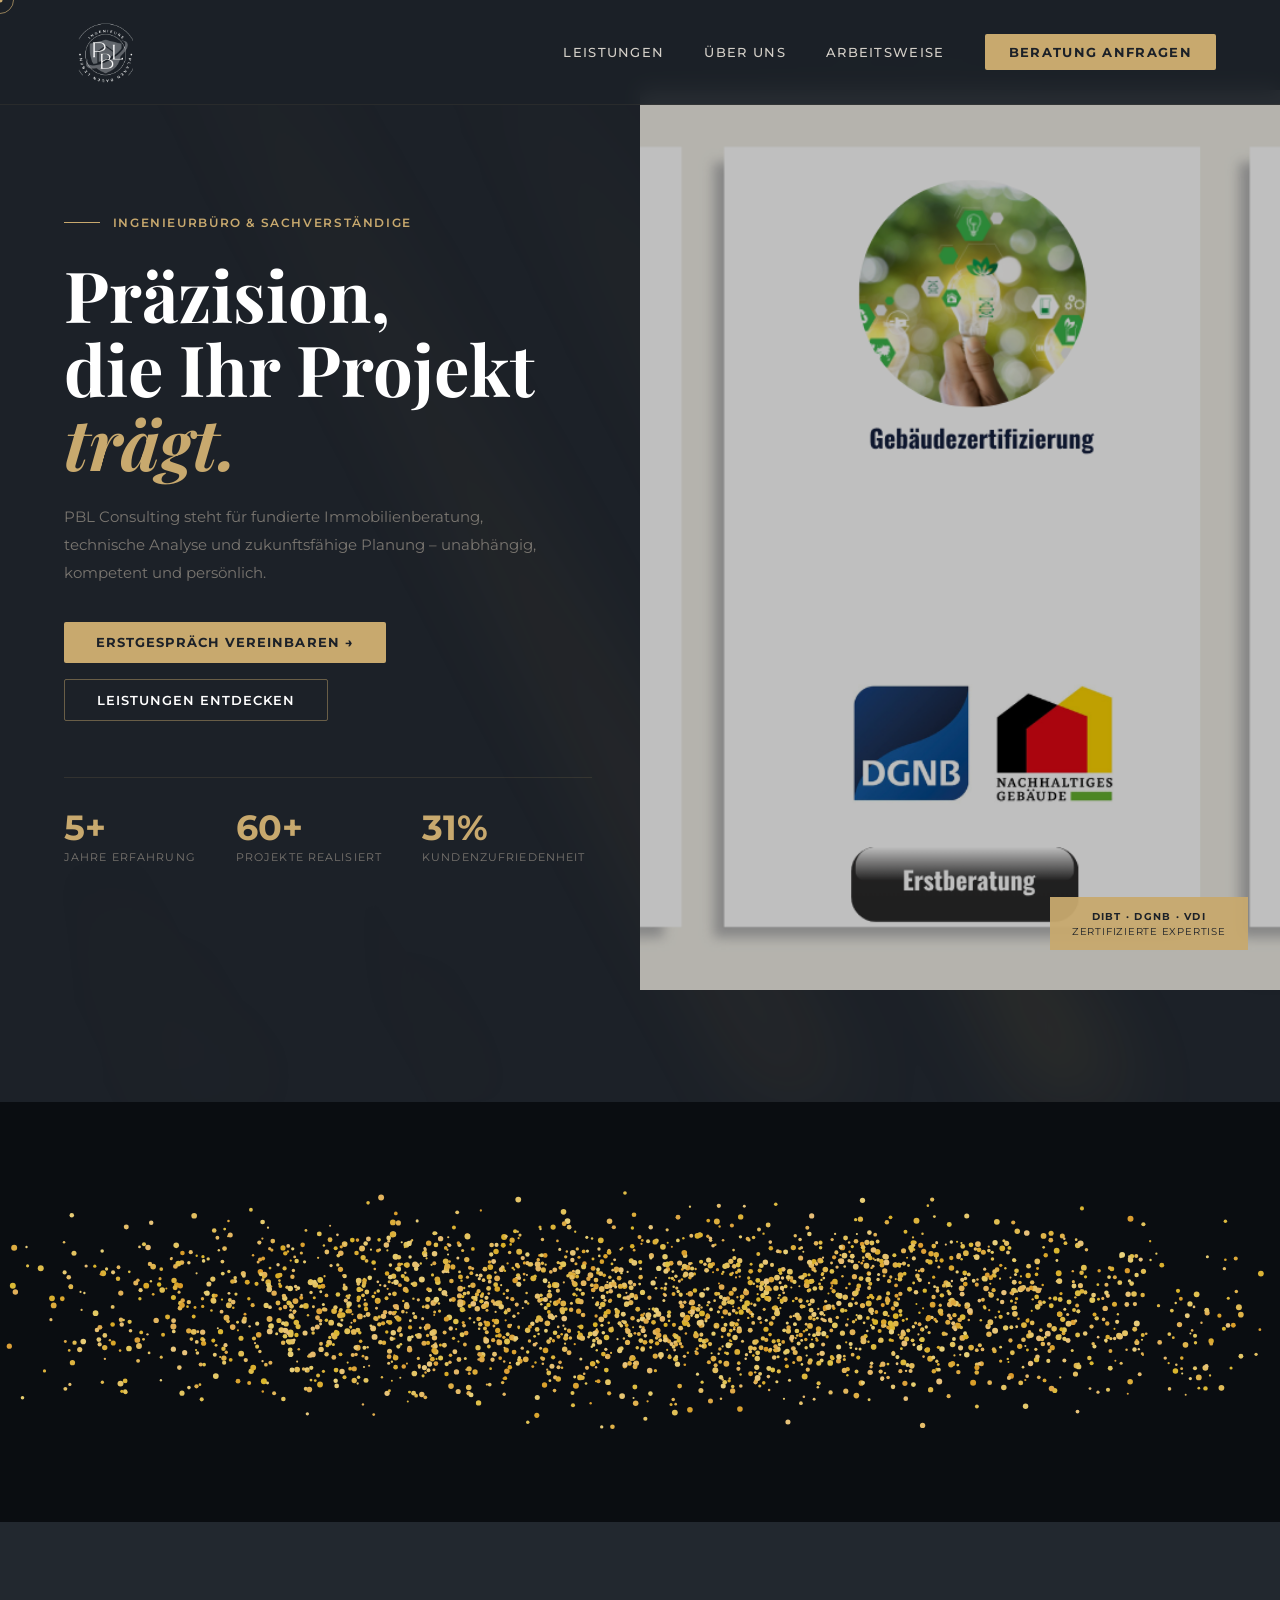
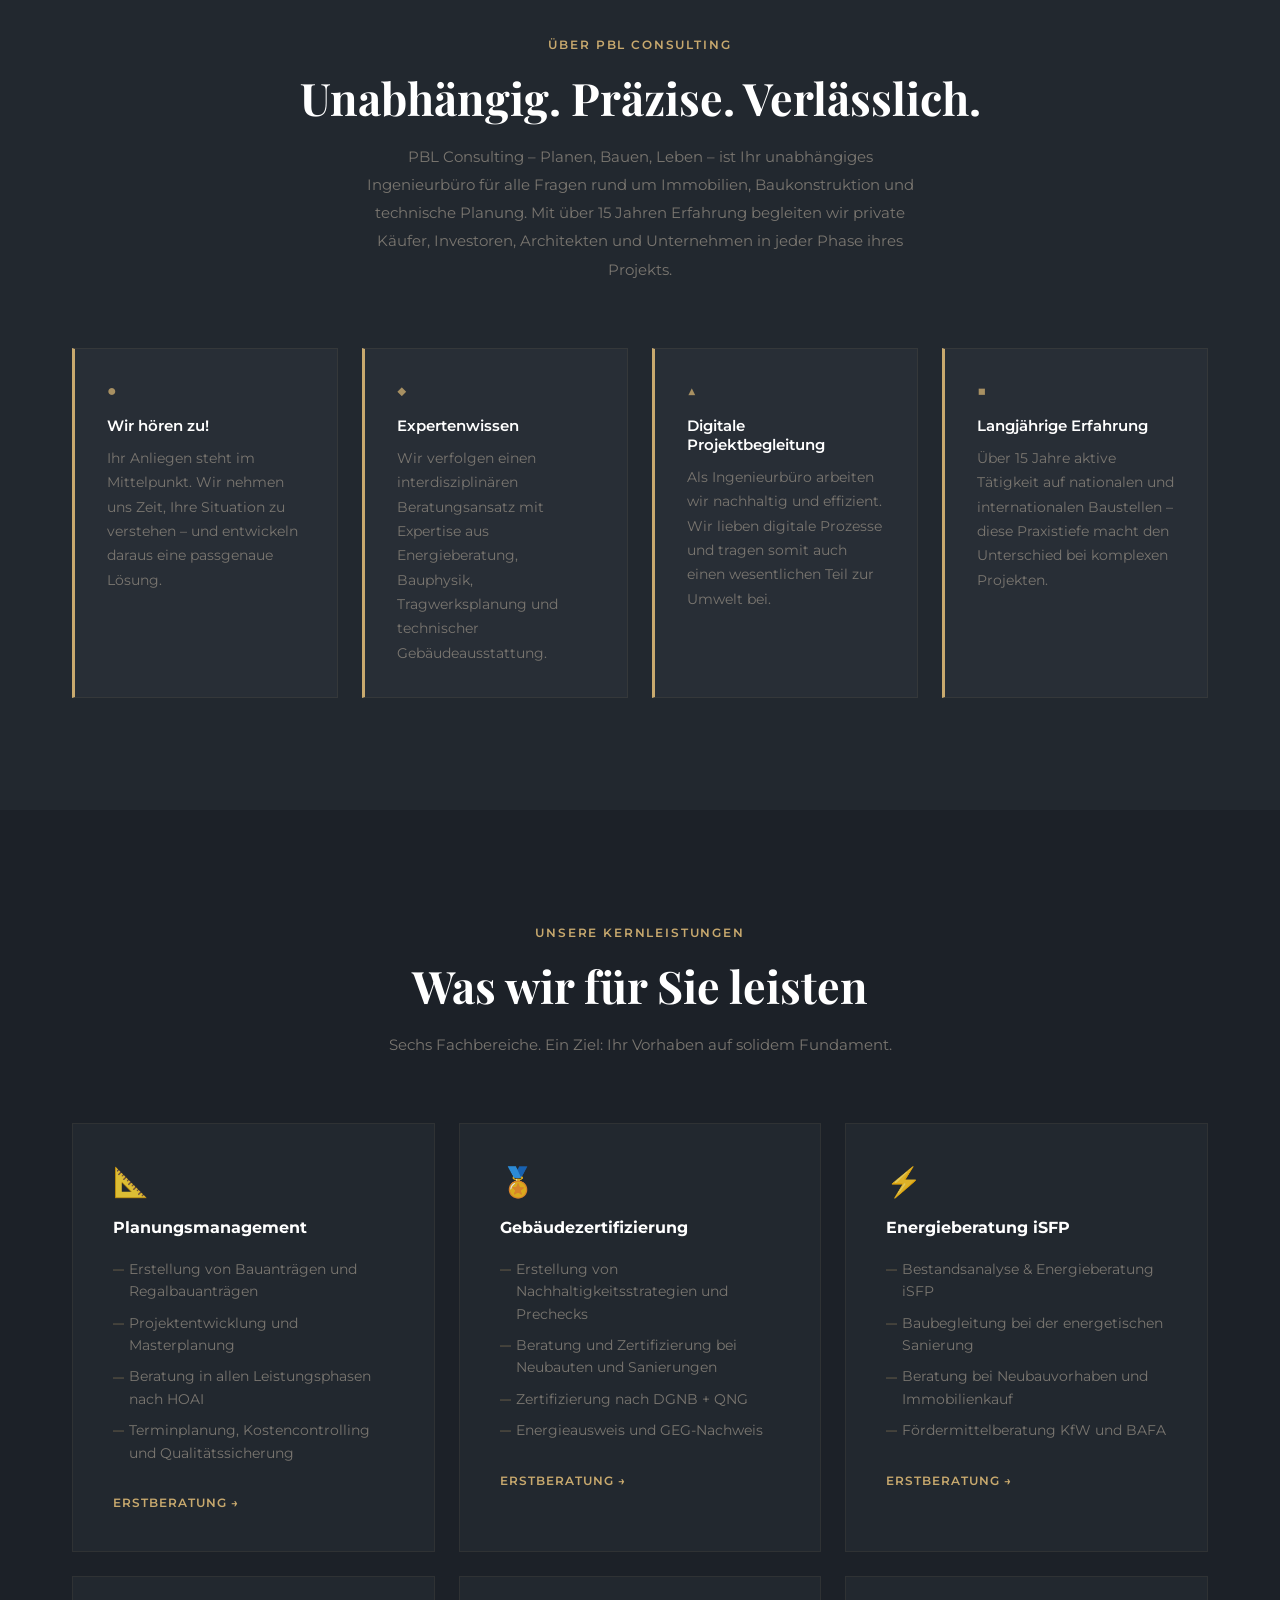
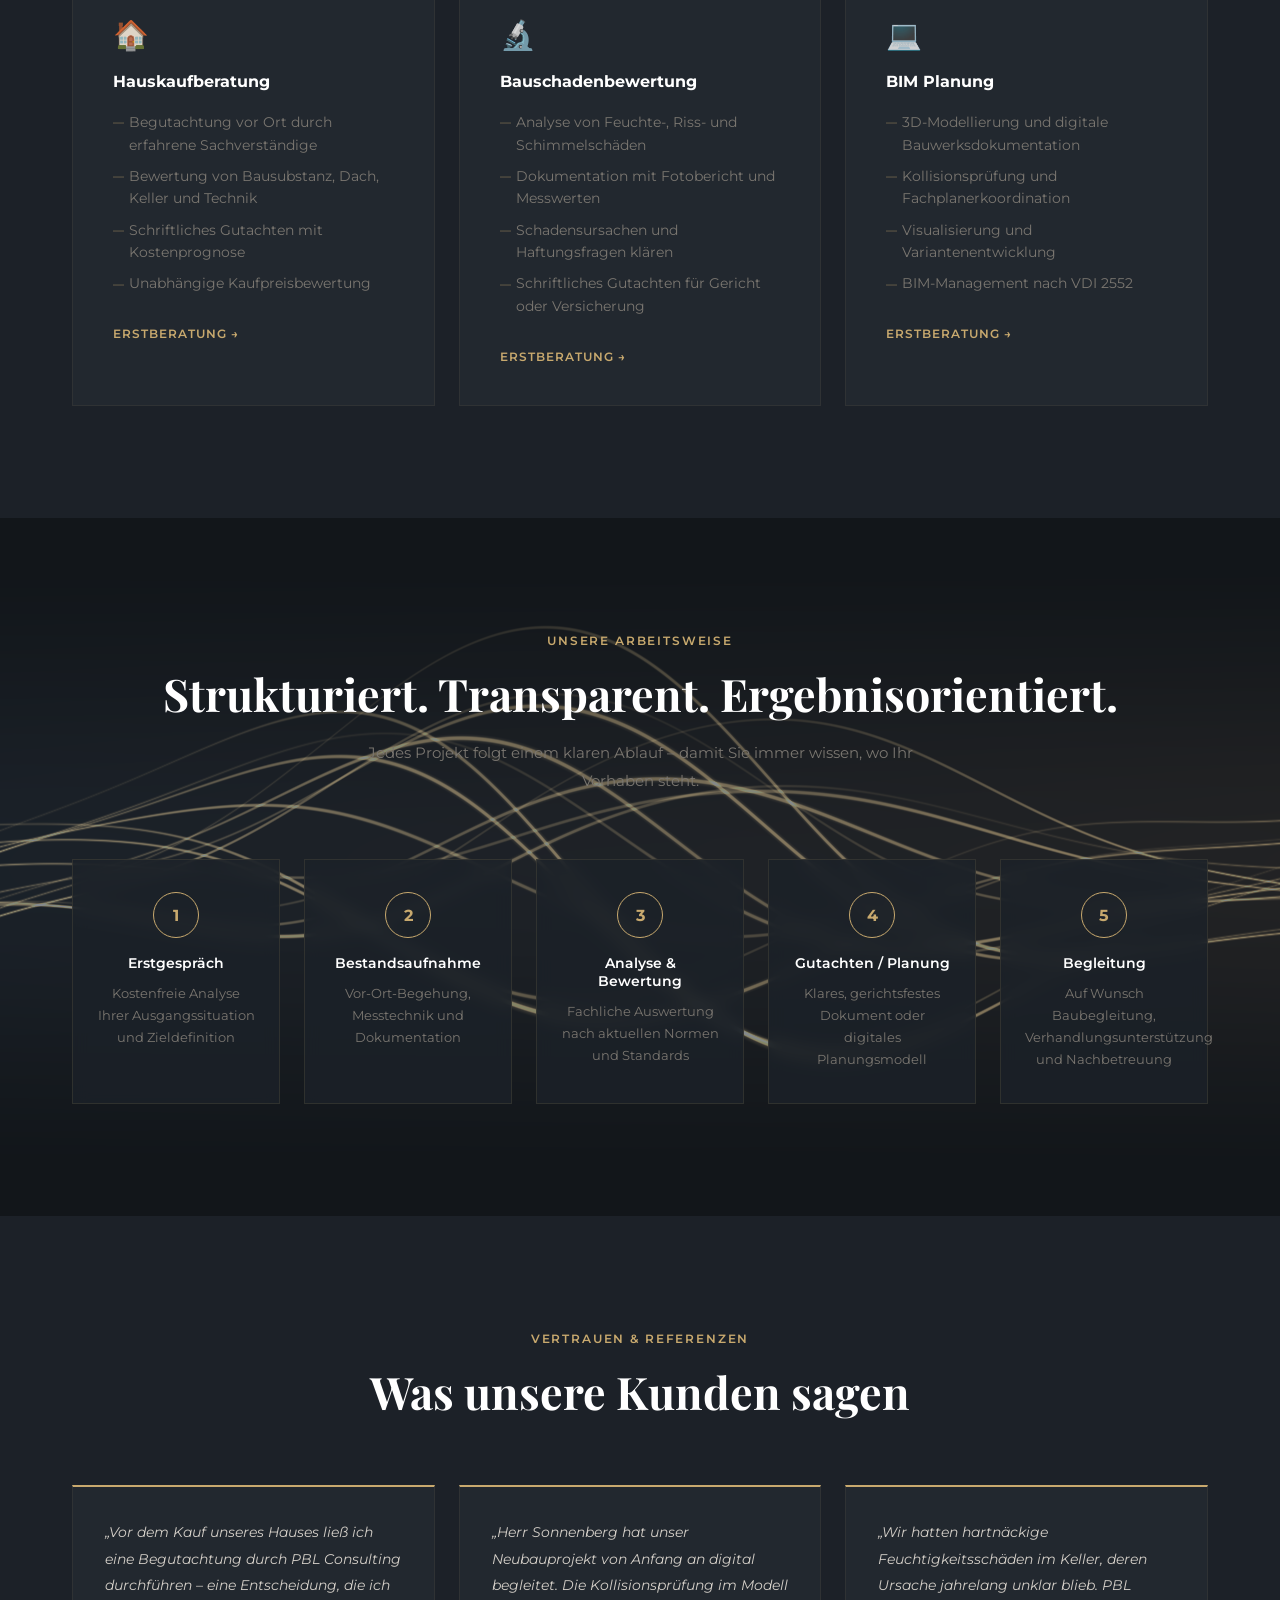
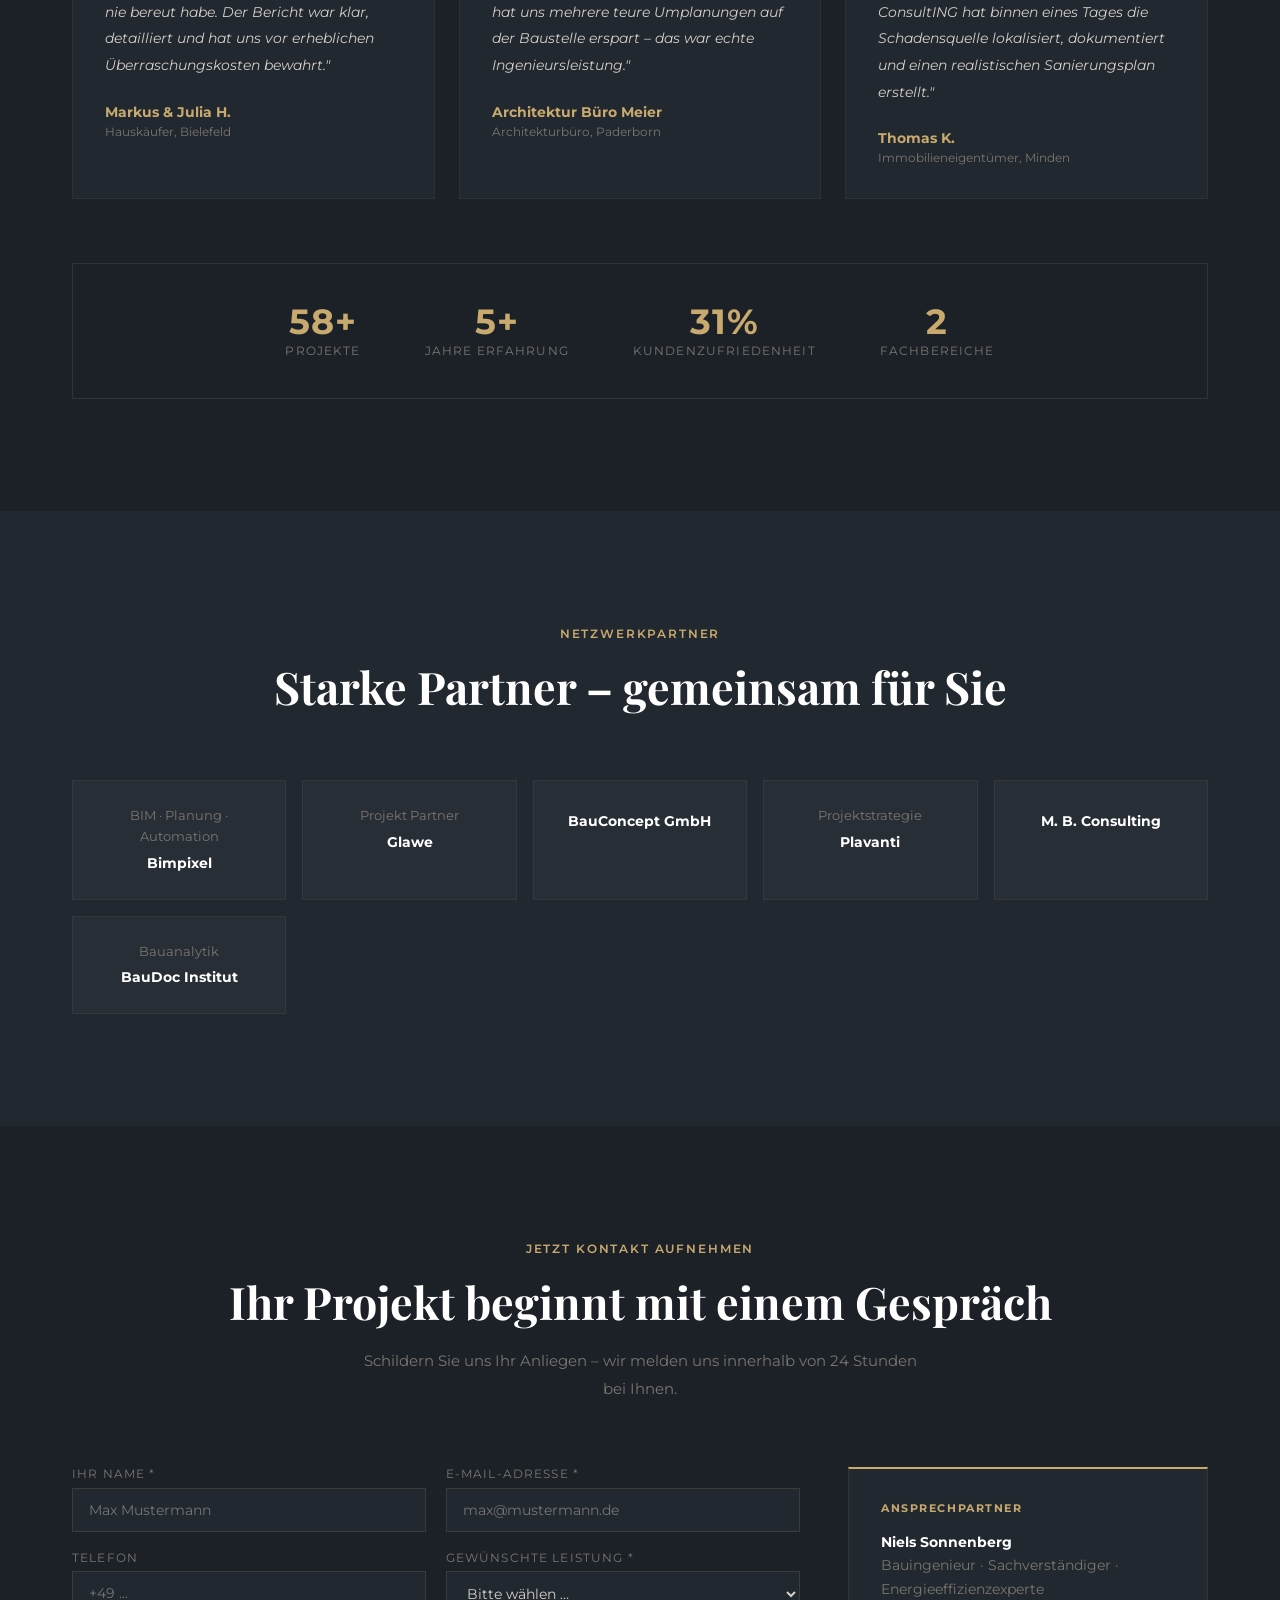
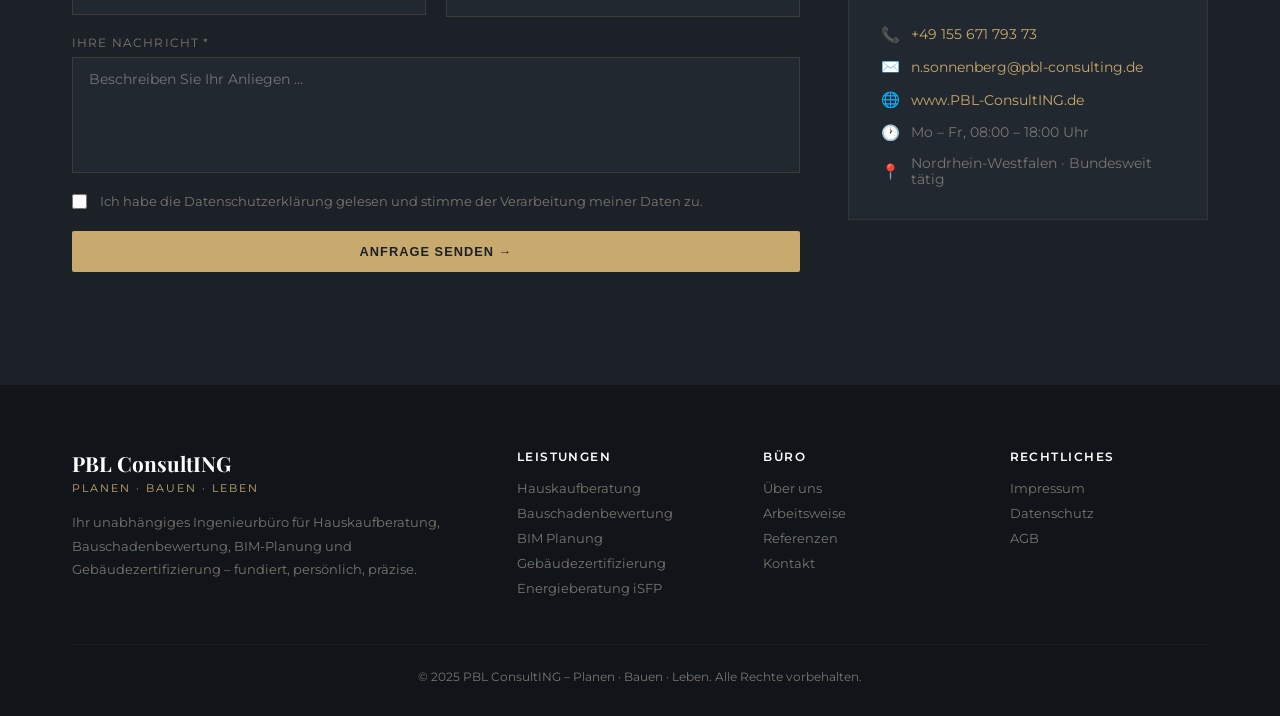
==== commit c8e137f7: "Add files via upload" ====
--- a/index.html
+++ b/index.html
@@ -44,19 +44,29 @@
   <!-- HERO -->
   <section id="hero">
     <canvas id="heroCanvas"></canvas>
-    <div class="hero-content reveal">
-      <span class="hero-badge">DIBt · DGNB · VDI &nbsp;|&nbsp; Zertifizierte Expertise</span>
+    <div class="hero-left reveal">
+      <div class="hero-badge-row">
+        <span class="hero-badge-line"></span>
+        <span class="hero-badge-text">Ingenieurbüro &amp; Sachverständige</span>
+      </div>
       <h1>Präzision,<br>die Ihr Projekt<br><em>trägt.</em></h1>
       <p>PBL Consulting steht für fundierte Immobilienberatung, technische Analyse und zukunftsfähige Planung – unabhängig, kompetent und persönlich.</p>
       <div class="hero-btns">
         <a href="#kontakt" class="btn-primary">Erstgespräch vereinbaren →</a>
         <a href="#leistungen" class="btn-outline">Leistungen entdecken</a>
       </div>
-    </div>
-    <div class="hero-stats reveal">
-      <div class="stat"><span class="stat-num">15+</span><span class="stat-label">Jahre Erfahrung</span></div>
-      <div class="stat"><span class="stat-num">180+</span><span class="stat-label">Projekte realisiert</span></div>
-      <div class="stat"><span class="stat-num">98%</span><span class="stat-label">Kundenzufriedenheit</span></div>
+      <div class="hero-stats">
+        <div class="stat"><span class="stat-num">15+</span><span class="stat-label">Jahre Erfahrung</span></div>
+        <div class="stat"><span class="stat-num">180+</span><span class="stat-label">Projekte realisiert</span></div>
+        <div class="stat"><span class="stat-num">98%</span><span class="stat-label">Kundenzufriedenheit</span></div>
+      </div>
+    </div>
+    <div class="hero-right">
+      <img src="Bilder/Service.png" alt="PBL ConsultING Fahrzeug">
+      <div class="hero-cert-badge">
+        <div class="cert-title">DIBt · DGNB · VDI</div>
+        <div class="cert-sub">Zertifizierte Expertise</div>
+      </div>
     </div>
   </section>
 
--- a/style.css
+++ b/style.css
@@ -1,311 +1,189 @@
 /* ============================================
-   PBL ConsultING – style.css
+   PBL ConsultING – style.css (v2 – nah am Original)
    ============================================ */
 
 *, *::before, *::after { box-sizing: border-box; margin: 0; padding: 0; }
 
 :root {
-  --gold: #c8a84b;
-  --gold-light: #e8c97a;
-  --gold-dark: #a8882b;
-  --dark: #0f1318;
-  --dark-2: #161c24;
-  --dark-3: #1e2630;
-  --text: #e8e0d0;
-  --text-muted: #8a8070;
+  --gold: #c8a96e;
+  --gold-light: #d9be8a;
+  --gold-dark: #a88848;
+  --dark: #1c2128;
+  --dark-2: #22282f;
+  --dark-3: #282e36;
+  --dark-nav: rgba(28,33,40,0.92);
+  --text: #d4cfc8;
+  --text-muted: #7a7670;
   --white: #ffffff;
   --font: 'Montserrat', sans-serif;
   --serif: 'Playfair Display', serif;
 }
 
 html { scroll-behavior: smooth; }
-
-body {
-  font-family: var(--font);
-  background: var(--dark);
-  color: var(--text);
-  overflow-x: hidden;
-  cursor: none;
-}
+body { font-family: var(--font); background: var(--dark); color: var(--text); overflow-x: hidden; cursor: none; }
 
 /* CURSOR */
-#cursorGlow {
-  position: fixed; width: 28px; height: 28px;
-  border: 1.5px solid rgba(200,168,75,0.7);
-  border-radius: 50%; pointer-events: none;
-  transform: translate(-50%,-50%); z-index: 9999;
-  transition: width .2s, height .2s, border-color .2s;
-}
-#cursorDot {
-  position: fixed; width: 5px; height: 5px;
-  background: var(--gold); border-radius: 50%;
-  pointer-events: none; transform: translate(-50%,-50%);
-  z-index: 10000;
-}
+#cursorGlow { position: fixed; width: 28px; height: 28px; border: 1.5px solid rgba(200,169,110,0.7); border-radius: 50%; pointer-events: none; transform: translate(-50%,-50%); z-index: 9999; transition: width .2s, height .2s; }
+#cursorDot { position: fixed; width: 5px; height: 5px; background: var(--gold); border-radius: 50%; pointer-events: none; transform: translate(-50%,-50%); z-index: 10000; }
 
 /* NAV */
-nav {
-  position: fixed; top: 0; left: 0; right: 0; z-index: 100;
-  display: flex; align-items: center; justify-content: space-between;
-  padding: 1rem 4rem;
-  background: rgba(15,19,24,0.92);
-  backdrop-filter: blur(12px);
-  border-bottom: 1px solid rgba(200,168,75,0.1);
-  transition: padding .3s, background .3s;
-}
-nav.scrolled { padding: .6rem 4rem; background: rgba(15,19,24,0.98); }
-.nav-logo img { height: 70px; width: auto; }
+nav { position: fixed; top: 0; left: 0; right: 0; z-index: 100; display: flex; align-items: center; justify-content: space-between; padding: 0.75rem 4rem; background: var(--dark-nav); backdrop-filter: blur(10px); border-bottom: 1px solid rgba(200,169,110,0.08); transition: padding .3s; }
+nav.scrolled { padding: 0.55rem 4rem; }
+.nav-logo img { height: 80px; width: auto; display: block; }
 .nav-links { display: flex; align-items: center; gap: 2.5rem; }
-.nav-links a {
-  color: var(--text); text-decoration: none;
-  font-size: .85rem; font-weight: 500; letter-spacing: .08em;
-  text-transform: uppercase; transition: color .2s;
-}
+.nav-links a { color: var(--text); text-decoration: none; font-size: .82rem; font-weight: 500; letter-spacing: .1em; text-transform: uppercase; transition: color .2s; }
 .nav-links a:hover { color: var(--gold); }
-.nav-cta {
-  background: var(--gold) !important; color: var(--dark) !important;
-  padding: .6rem 1.4rem; border-radius: 2px;
-  font-weight: 700 !important;
-}
-.nav-cta:hover { background: var(--gold-light) !important; color: var(--dark) !important; }
-.nav-burger { display: none; flex-direction: column; gap: 5px; background: none; border: none; cursor: pointer; }
-.nav-burger span { display: block; width: 24px; height: 2px; background: var(--text); }
+.nav-cta { background: var(--gold) !important; color: var(--dark) !important; padding: .65rem 1.5rem; font-weight: 700 !important; letter-spacing: .08em; border-radius: 2px; transition: background .2s !important; }
+.nav-cta:hover { background: var(--gold-light) !important; }
+.nav-burger { display: none; flex-direction: column; gap: 5px; background: none; border: none; cursor: pointer; padding: 4px; }
+.nav-burger span { display: block; width: 22px; height: 2px; background: var(--text); border-radius: 1px; }
 
 /* MOBILE MENU */
-#mobileMenu {
-  position: fixed; inset: 0; background: var(--dark-2); z-index: 200;
-  display: flex; flex-direction: column; align-items: center; justify-content: center;
-  gap: 2rem; transform: translateX(100%); transition: transform .3s;
-}
+#mobileMenu { position: fixed; inset: 0; background: var(--dark-2); z-index: 200; display: flex; flex-direction: column; align-items: center; justify-content: center; gap: 2rem; transform: translateX(100%); transition: transform .3s; }
 #mobileMenu.open { transform: translateX(0); }
-#mobileMenu a { font-size: 1.5rem; color: var(--text); text-decoration: none; }
+#mobileMenu a { font-size: 1.4rem; color: var(--text); text-decoration: none; letter-spacing: .08em; text-transform: uppercase; }
 #mobileMenu a:hover { color: var(--gold); }
 .close-btn { position: absolute; top: 2rem; right: 2rem; background: none; border: none; color: var(--text); font-size: 1.5rem; cursor: pointer; }
 
-/* HERO */
-#hero {
-  position: relative; min-height: 100vh;
-  display: flex; flex-direction: column; justify-content: center;
-  padding: 8rem 4rem 4rem; overflow: hidden;
-}
-#heroCanvas {
-  position: absolute; inset: 0; width: 100%; height: 100%;
-  pointer-events: none; filter: blur(40px); z-index: 0;
-}
-.hero-content { position: relative; z-index: 1; max-width: 650px; }
-.hero-badge {
-  display: inline-block; padding: .4rem 1rem;
-  border: 1px solid rgba(200,168,75,0.4);
-  color: var(--gold); font-size: .75rem; letter-spacing: .1em;
-  text-transform: uppercase; margin-bottom: 2rem;
-  background: rgba(200,168,75,0.05);
-}
-.hero-content h1 {
-  font-family: var(--serif); font-size: clamp(3rem, 7vw, 5.5rem);
-  line-height: 1.05; font-weight: 700; color: var(--white);
-  margin-bottom: 1.5rem;
-}
-.hero-content h1 em { color: var(--gold); font-style: italic; }
-.hero-content p { font-size: 1.05rem; line-height: 1.8; color: var(--text-muted); margin-bottom: 2.5rem; max-width: 520px; }
+/* HERO – zweispaltig wie Original */
+#hero { position: relative; min-height: 100vh; display: grid; grid-template-columns: 1fr 1fr; align-items: center; padding-top: 90px; overflow: hidden; }
+#heroCanvas { position: absolute; inset: 0; width: 100%; height: 100%; pointer-events: none; filter: blur(40px); z-index: 0; }
+.hero-left { position: relative; z-index: 1; padding: 5rem 3rem 5rem 4rem; display: flex; flex-direction: column; justify-content: center; }
+.hero-right { position: relative; z-index: 1; height: 100%; min-height: 100vh; overflow: hidden; }
+.hero-right img { width: 100%; height: 100%; object-fit: cover; object-position: center; display: block; filter: brightness(0.75); }
+.hero-badge-row { display: flex; align-items: center; gap: .8rem; margin-bottom: 1.8rem; }
+.hero-badge-line { width: 36px; height: 1px; background: var(--gold); }
+.hero-badge-text { color: var(--gold); font-size: .72rem; letter-spacing: .14em; text-transform: uppercase; font-weight: 600; }
+.hero-left h1 { font-family: var(--serif); font-size: clamp(2.8rem, 5.5vw, 4.8rem); line-height: 1.05; font-weight: 700; color: var(--white); margin-bottom: 1.4rem; }
+.hero-left h1 em { color: var(--gold); font-style: italic; }
+.hero-left p { font-size: .95rem; line-height: 1.85; color: var(--text-muted); margin-bottom: 2.2rem; max-width: 480px; }
 .hero-btns { display: flex; gap: 1rem; flex-wrap: wrap; }
-.hero-stats {
-  position: relative; z-index: 1;
-  display: flex; gap: 3rem; margin-top: 5rem;
-  padding-top: 2rem; border-top: 1px solid rgba(200,168,75,0.15);
-}
+.hero-stats { display: flex; gap: 2.5rem; margin-top: 3.5rem; padding-top: 2rem; border-top: 1px solid rgba(200,169,110,0.12); }
 .stat { display: flex; flex-direction: column; }
-.stat-num { font-size: 2.5rem; font-weight: 700; color: var(--gold); line-height: 1; }
-.stat-label { font-size: .75rem; color: var(--text-muted); text-transform: uppercase; letter-spacing: .08em; margin-top: .3rem; }
+.stat-num { font-size: 2.2rem; font-weight: 700; color: var(--gold); line-height: 1; }
+.stat-label { font-size: .7rem; color: var(--text-muted); text-transform: uppercase; letter-spacing: .1em; margin-top: .3rem; }
+.hero-cert-badge { position: absolute; bottom: 2.5rem; right: 2rem; z-index: 2; background: rgba(200,169,110,0.95); color: var(--dark); padding: .8rem 1.4rem; text-align: center; }
+.hero-cert-badge .cert-title { font-size: .65rem; font-weight: 700; letter-spacing: .12em; text-transform: uppercase; }
+.hero-cert-badge .cert-sub { font-size: .6rem; letter-spacing: .08em; text-transform: uppercase; margin-top: .2rem; }
 
 /* PARTIKEL SECTION */
-#partikel-section {
-  height: 420px; position: relative;
-  background: #0a0d11; overflow: hidden;
-}
+#partikel-section { height: 420px; position: relative; background: #141920; overflow: hidden; }
 #partikelCanvas { position: absolute; inset: 0; width: 100%; height: 100%; }
 
 /* BUTTONS */
-.btn-primary {
-  display: inline-block; padding: .85rem 2rem;
-  background: var(--gold); color: var(--dark);
-  font-weight: 700; font-size: .85rem; letter-spacing: .05em;
-  text-transform: uppercase; text-decoration: none; border: none;
-  cursor: pointer; transition: background .2s, transform .1s;
-}
-.btn-primary:hover { background: var(--gold-light); transform: translateY(-1px); }
-.btn-outline {
-  display: inline-block; padding: .85rem 2rem;
-  border: 1px solid rgba(200,168,75,0.5); color: var(--text);
-  font-weight: 600; font-size: .85rem; letter-spacing: .05em;
-  text-transform: uppercase; text-decoration: none;
-  transition: border-color .2s, color .2s;
-}
-.btn-outline:hover { border-color: var(--gold); color: var(--gold); }
+.btn-primary { display: inline-block; padding: .8rem 2rem; background: var(--gold); color: var(--dark); font-weight: 700; font-size: .8rem; letter-spacing: .08em; text-transform: uppercase; text-decoration: none; border: none; cursor: pointer; border-radius: 2px; transition: background .2s; }
+.btn-primary:hover { background: var(--gold-light); }
+.btn-outline { display: inline-block; padding: .8rem 2rem; border: 1px solid rgba(200,169,110,0.45); color: var(--white); font-weight: 600; font-size: .8rem; letter-spacing: .08em; text-transform: uppercase; text-decoration: none; border-radius: 2px; transition: border-color .2s, background .2s; }
+.btn-outline:hover { border-color: var(--gold); background: rgba(200,169,110,0.07); }
 
-/* CONTAINER */
+/* CONTAINER & SECTIONS */
 .container { max-width: 1200px; margin: 0 auto; padding: 0 2rem; }
-
-/* SECTIONS */
 section { padding: 7rem 0; }
 
 /* SECTION HEADER */
 .section-header { text-align: center; margin-bottom: 4rem; }
-.section-tag {
-  display: inline-block; color: var(--gold); font-size: .75rem;
-  letter-spacing: .15em; text-transform: uppercase;
-  margin-bottom: 1rem; font-weight: 600;
-}
-.section-header h2 {
-  font-family: var(--serif); font-size: clamp(2rem, 4vw, 3rem);
-  color: var(--white); margin-bottom: 1rem; font-weight: 700;
-}
-.section-header p { font-size: 1rem; color: var(--text-muted); max-width: 580px; margin: 0 auto; line-height: 1.8; }
+.section-tag { display: inline-block; color: var(--gold); font-size: .72rem; letter-spacing: .16em; text-transform: uppercase; margin-bottom: 1rem; font-weight: 600; }
+.section-header h2 { font-family: var(--serif); font-size: clamp(2rem, 3.5vw, 2.8rem); color: var(--white); margin-bottom: 1rem; font-weight: 700; }
+.section-header p { font-size: .95rem; color: var(--text-muted); max-width: 560px; margin: 0 auto; line-height: 1.85; }
 
 /* ÜBER UNS */
 #ueber-uns { background: var(--dark-2); }
 .about-grid { display: grid; grid-template-columns: repeat(auto-fit, minmax(240px,1fr)); gap: 1.5rem; }
-.about-card {
-  background: var(--dark-3); padding: 2rem;
-  border: 1px solid rgba(200,168,75,0.1);
-  border-left: 3px solid var(--gold);
-  transition: transform .3s, border-color .3s;
-}
-.about-card:hover { transform: translateY(-4px); border-color: var(--gold); }
-.about-icon { color: var(--gold); font-size: 1.2rem; margin-bottom: 1rem; }
-.about-card h3 { color: var(--white); font-size: 1rem; font-weight: 600; margin-bottom: .75rem; }
-.about-card p { color: var(--text-muted); font-size: .9rem; line-height: 1.7; }
+.about-card { background: var(--dark-3); padding: 2rem; border: 1px solid rgba(200,169,110,0.08); border-left: 3px solid var(--gold); transition: transform .3s; }
+.about-card:hover { transform: translateY(-4px); }
+.about-icon { color: var(--gold); font-size: 1rem; margin-bottom: 1rem; opacity: .8; }
+.about-card h3 { color: var(--white); font-size: .95rem; font-weight: 600; margin-bottom: .7rem; }
+.about-card p { color: var(--text-muted); font-size: .87rem; line-height: 1.75; }
 
 /* LEISTUNGEN */
 #leistungen { background: var(--dark); }
 .leistungen-grid { display: grid; grid-template-columns: repeat(auto-fit, minmax(340px,1fr)); gap: 1.5rem; }
-.leistung-card {
-  background: var(--dark-2); padding: 2.5rem;
-  border: 1px solid rgba(200,168,75,0.1);
-  transition: transform .3s, border-color .3s, box-shadow .3s;
-}
-.leistung-card:hover {
-  transform: translateY(-5px);
-  border-color: rgba(200,168,75,0.4);
-  box-shadow: 0 20px 40px rgba(0,0,0,0.3);
-}
-.card-icon { font-size: 2rem; margin-bottom: 1.2rem; }
-.leistung-card h3 { color: var(--white); font-size: 1.1rem; font-weight: 700; margin-bottom: 1rem; }
+.leistung-card { background: var(--dark-2); padding: 2.5rem; border: 1px solid rgba(200,169,110,0.08); transition: transform .3s, border-color .3s; }
+.leistung-card:hover { transform: translateY(-5px); border-color: rgba(200,169,110,0.3); }
+.card-icon { font-size: 1.8rem; margin-bottom: 1.2rem; opacity: .85; }
+.leistung-card h3 { color: var(--white); font-size: 1rem; font-weight: 700; margin-bottom: 1rem; }
 .leistung-card ul { list-style: none; margin-bottom: 1.5rem; }
-.leistung-card ul li {
-  color: var(--text-muted); font-size: .88rem; line-height: 1.6;
-  padding: .3rem 0; padding-left: 1rem; position: relative;
-}
-.leistung-card ul li::before { content: '—'; position: absolute; left: 0; color: var(--gold); font-size: .7rem; top: .4rem; }
-.card-link { color: var(--gold); font-size: .82rem; font-weight: 600; text-decoration: none; letter-spacing: .05em; text-transform: uppercase; transition: letter-spacing .2s; }
-.card-link:hover { letter-spacing: .1em; }
+.leistung-card ul li { color: var(--text-muted); font-size: .85rem; line-height: 1.65; padding: .28rem 0 .28rem 1rem; position: relative; }
+.leistung-card ul li::before { content: '—'; position: absolute; left: 0; color: var(--gold); font-size: .7rem; top: .42rem; opacity: .7; }
+.card-link { color: var(--gold); font-size: .78rem; font-weight: 600; text-decoration: none; letter-spacing: .08em; text-transform: uppercase; transition: letter-spacing .2s; }
+.card-link:hover { letter-spacing: .12em; }
 
 /* PROZESS */
 #prozess { background: var(--dark-2); position: relative; overflow: hidden; }
-#shaderCanvas { position: absolute; inset: 0; width: 100%; height: 100%; opacity: .5; z-index: 0; }
-.prozess-steps { display: grid; grid-template-columns: repeat(auto-fit, minmax(180px,1fr)); gap: 1.5rem; }
-.prozess-step {
-  background: rgba(15,19,24,0.8); padding: 2rem 1.5rem;
-  border: 1px solid rgba(200,168,75,0.15); text-align: center;
-  backdrop-filter: blur(8px); transition: transform .3s;
-}
+#shaderCanvas { position: absolute; inset: 0; width: 100%; height: 100%; opacity: .45; z-index: 0; }
+.prozess-steps { display: grid; grid-template-columns: repeat(auto-fit, minmax(190px,1fr)); gap: 1.5rem; }
+.prozess-step { background: rgba(28,33,40,0.85); padding: 2rem 1.5rem; border: 1px solid rgba(200,169,110,0.12); text-align: center; backdrop-filter: blur(8px); transition: transform .3s; }
 .prozess-step:hover { transform: translateY(-4px); }
-.step-num {
-  width: 48px; height: 48px; border-radius: 50%;
-  border: 2px solid var(--gold); color: var(--gold);
-  font-size: 1.1rem; font-weight: 700;
-  display: flex; align-items: center; justify-content: center;
-  margin: 0 auto 1rem;
-}
-.prozess-step h3 { color: var(--white); font-size: .95rem; font-weight: 600; margin-bottom: .75rem; }
-.prozess-step p { color: var(--text-muted); font-size: .85rem; line-height: 1.6; }
+.step-num { width: 46px; height: 46px; border-radius: 50%; border: 1.5px solid var(--gold); color: var(--gold); font-size: 1rem; font-weight: 700; display: flex; align-items: center; justify-content: center; margin: 0 auto 1rem; }
+.prozess-step h3 { color: var(--white); font-size: .9rem; font-weight: 600; margin-bottom: .7rem; }
+.prozess-step p { color: var(--text-muted); font-size: .83rem; line-height: 1.65; }
 
 /* REFERENZEN */
 #referenzen { background: var(--dark); }
 .testimonials-grid { display: grid; grid-template-columns: repeat(auto-fit, minmax(300px,1fr)); gap: 1.5rem; margin-bottom: 4rem; }
-.testimonial-card {
-  background: var(--dark-2); padding: 2rem;
-  border: 1px solid rgba(200,168,75,0.1);
-  border-top: 3px solid var(--gold);
-}
-.quote { color: var(--text); font-size: .92rem; line-height: 1.8; margin-bottom: 1.5rem; font-style: italic; }
-.testimonial-author { display: flex; flex-direction: column; gap: .2rem; }
-.testimonial-author strong { color: var(--gold); font-size: .9rem; }
-.testimonial-author span { color: var(--text-muted); font-size: .8rem; }
-.trust-stats { display: flex; justify-content: center; gap: 4rem; flex-wrap: wrap; padding: 3rem; border: 1px solid rgba(200,168,75,0.15); }
-.trust-stat { text-align: center; display: flex; flex-direction: column; gap: .3rem; }
-.trust-stat span { font-size: 2.5rem; font-weight: 700; color: var(--gold); line-height: 1; }
-.trust-stat { color: var(--text-muted); font-size: .8rem; text-transform: uppercase; letter-spacing: .08em; }
+.testimonial-card { background: var(--dark-2); padding: 2rem; border: 1px solid rgba(200,169,110,0.08); border-top: 2px solid var(--gold); }
+.quote { color: var(--text); font-size: .9rem; line-height: 1.85; margin-bottom: 1.5rem; font-style: italic; }
+.testimonial-author strong { color: var(--gold); font-size: .88rem; display: block; }
+.testimonial-author span { color: var(--text-muted); font-size: .78rem; }
+.trust-stats { display: flex; justify-content: center; gap: 4rem; flex-wrap: wrap; padding: 2.5rem; border: 1px solid rgba(200,169,110,0.12); }
+.trust-stat { text-align: center; color: var(--text-muted); font-size: .72rem; text-transform: uppercase; letter-spacing: .1em; }
+.trust-stat span { font-size: 2.2rem; font-weight: 700; color: var(--gold); display: block; line-height: 1; margin-bottom: .3rem; }
 
 /* PARTNER */
 #partner { background: var(--dark-2); }
 .partner-grid { display: grid; grid-template-columns: repeat(auto-fit, minmax(180px,1fr)); gap: 1rem; }
-.partner-card {
-  background: var(--dark-3); padding: 1.5rem;
-  border: 1px solid rgba(200,168,75,0.1);
-  text-align: center; font-size: .85rem;
-  color: var(--text-muted); line-height: 1.6;
-  transition: border-color .2s, transform .2s;
-}
-.partner-card strong { display: block; color: var(--white); margin-top: .3rem; }
-.partner-card:hover { border-color: rgba(200,168,75,0.4); transform: translateY(-3px); }
+.partner-card { background: var(--dark-3); padding: 1.5rem; border: 1px solid rgba(200,169,110,0.08); text-align: center; font-size: .82rem; color: var(--text-muted); line-height: 1.6; transition: border-color .2s, transform .2s; }
+.partner-card strong { display: block; color: var(--white); margin-top: .3rem; font-size: .88rem; }
+.partner-card:hover { border-color: rgba(200,169,110,0.3); transform: translateY(-3px); }
 
 /* KONTAKT */
 #kontakt { background: var(--dark); }
-.kontakt-grid { display: grid; grid-template-columns: 1fr 380px; gap: 3rem; align-items: start; }
+.kontakt-grid { display: grid; grid-template-columns: 1fr 360px; gap: 3rem; align-items: start; }
 .kontakt-form { display: flex; flex-direction: column; gap: 1.2rem; }
 .form-row { display: grid; grid-template-columns: 1fr 1fr; gap: 1.2rem; }
 .form-group { display: flex; flex-direction: column; gap: .4rem; }
-.form-group label { font-size: .8rem; color: var(--text-muted); text-transform: uppercase; letter-spacing: .08em; }
-.form-group input, .form-group select, .form-group textarea {
-  background: var(--dark-2); border: 1px solid rgba(200,168,75,0.2);
-  color: var(--text); padding: .8rem 1rem; font-family: var(--font);
-  font-size: .9rem; transition: border-color .2s; resize: none;
-  border-radius: 0;
-}
-.form-group input:focus, .form-group select:focus, .form-group textarea:focus {
-  outline: none; border-color: var(--gold);
-}
+.form-group label { font-size: .72rem; color: var(--text-muted); text-transform: uppercase; letter-spacing: .1em; }
+.form-group input, .form-group select, .form-group textarea { background: var(--dark-2); border: 1px solid rgba(200,169,110,0.15); color: var(--text); padding: .75rem 1rem; font-family: var(--font); font-size: .88rem; transition: border-color .2s; resize: none; outline: none; }
+.form-group input:focus, .form-group select:focus, .form-group textarea:focus { border-color: var(--gold); }
 .form-group select option { background: var(--dark-2); }
 .form-check { display: flex; gap: .8rem; align-items: flex-start; }
-.form-check input { width: 16px; height: 16px; margin-top: 2px; accent-color: var(--gold); flex-shrink: 0; }
-.form-check label { font-size: .82rem; color: var(--text-muted); line-height: 1.5; }
-.form-success { background: rgba(200,168,75,0.1); border: 1px solid rgba(200,168,75,0.3); color: var(--gold); padding: 1rem; font-size: .9rem; }
-.info-card {
-  background: var(--dark-2); padding: 2rem;
-  border: 1px solid rgba(200,168,75,0.15);
-  border-top: 3px solid var(--gold);
-}
-.info-card h3 { color: var(--gold); font-size: .75rem; text-transform: uppercase; letter-spacing: .1em; margin-bottom: 1rem; }
-.info-card > p { color: var(--text-muted); font-size: .9rem; line-height: 1.6; margin-bottom: 1.5rem; }
+.form-check input { width: 15px; height: 15px; margin-top: 2px; accent-color: var(--gold); flex-shrink: 0; }
+.form-check label { font-size: .8rem; color: var(--text-muted); line-height: 1.55; }
+.form-success { background: rgba(200,169,110,0.08); border: 1px solid rgba(200,169,110,0.25); color: var(--gold); padding: 1rem; font-size: .88rem; }
+.info-card { background: var(--dark-2); padding: 2rem; border: 1px solid rgba(200,169,110,0.1); border-top: 2px solid var(--gold); }
+.info-card h3 { color: var(--gold); font-size: .7rem; text-transform: uppercase; letter-spacing: .14em; margin-bottom: 1rem; font-weight: 700; }
+.info-card > p { color: var(--text-muted); font-size: .88rem; line-height: 1.65; margin-bottom: 1.5rem; }
 .info-card strong { color: var(--white); }
-.info-items { display: flex; flex-direction: column; gap: .8rem; }
-.info-item { display: flex; align-items: center; gap: .8rem; font-size: .88rem; }
-.info-item span:first-child { font-size: 1rem; width: 20px; }
+.info-items { display: flex; flex-direction: column; gap: .85rem; }
+.info-item { display: flex; align-items: center; gap: .75rem; font-size: .85rem; color: var(--text-muted); }
+.info-item span:first-child { font-size: .95rem; width: 18px; flex-shrink: 0; }
 .info-item a { color: var(--gold); text-decoration: none; }
 .info-item a:hover { text-decoration: underline; }
 
 /* FOOTER */
-footer { background: #080b0f; padding: 4rem 0 2rem; border-top: 1px solid rgba(200,168,75,0.1); }
+footer { background: #111418; padding: 4rem 0 2rem; border-top: 1px solid rgba(200,169,110,0.08); }
 .footer-grid { display: grid; grid-template-columns: 2fr 1fr 1fr 1fr; gap: 3rem; margin-bottom: 3rem; }
-.footer-logo-text { font-family: var(--serif); font-size: 1.4rem; color: var(--white); font-weight: 700; }
-.footer-tagline { color: var(--gold); font-size: .75rem; letter-spacing: .15em; text-transform: uppercase; margin: .3rem 0 1rem; }
-.footer-brand p:last-child { color: var(--text-muted); font-size: .85rem; line-height: 1.7; }
-.footer-col { display: flex; flex-direction: column; gap: .6rem; }
-.footer-col h4 { color: var(--white); font-size: .8rem; text-transform: uppercase; letter-spacing: .1em; margin-bottom: .5rem; }
-.footer-col a { color: var(--text-muted); text-decoration: none; font-size: .85rem; transition: color .2s; }
+.footer-logo-text { font-family: var(--serif); font-size: 1.3rem; color: var(--white); font-weight: 700; }
+.footer-tagline { color: var(--gold); font-size: .7rem; letter-spacing: .18em; text-transform: uppercase; margin: .3rem 0 1rem; }
+.footer-brand p:last-child { color: var(--text-muted); font-size: .83rem; line-height: 1.75; }
+.footer-col { display: flex; flex-direction: column; gap: .55rem; }
+.footer-col h4 { color: var(--white); font-size: .75rem; text-transform: uppercase; letter-spacing: .12em; margin-bottom: .5rem; font-weight: 600; }
+.footer-col a { color: var(--text-muted); text-decoration: none; font-size: .83rem; transition: color .2s; }
 .footer-col a:hover { color: var(--gold); }
-.footer-bottom { border-top: 1px solid rgba(255,255,255,0.05); padding-top: 1.5rem; text-align: center; }
-.footer-bottom p { color: var(--text-muted); font-size: .8rem; }
+.footer-bottom { border-top: 1px solid rgba(255,255,255,0.04); padding-top: 1.5rem; text-align: center; }
+.footer-bottom p { color: var(--text-muted); font-size: .78rem; }
 
 /* SCROLL REVEAL */
-.reveal { opacity: 0; transform: translateY(30px); transition: opacity .7s ease, transform .7s ease; }
+.reveal { opacity: 0; transform: translateY(28px); transition: opacity .7s ease, transform .7s ease; }
 .reveal.visible { opacity: 1; transform: translateY(0); }
 
 /* RESPONSIVE */
 @media (max-width: 1024px) {
   nav { padding: 1rem 2rem; }
   nav.scrolled { padding: .6rem 2rem; }
-  #hero { padding: 8rem 2rem 4rem; }
+  #hero { grid-template-columns: 1fr; }
+  .hero-right { display: none; }
+  .hero-left { padding: 7rem 2rem 4rem; }
   .kontakt-grid { grid-template-columns: 1fr; }
   .footer-grid { grid-template-columns: 1fr 1fr; }
 }
